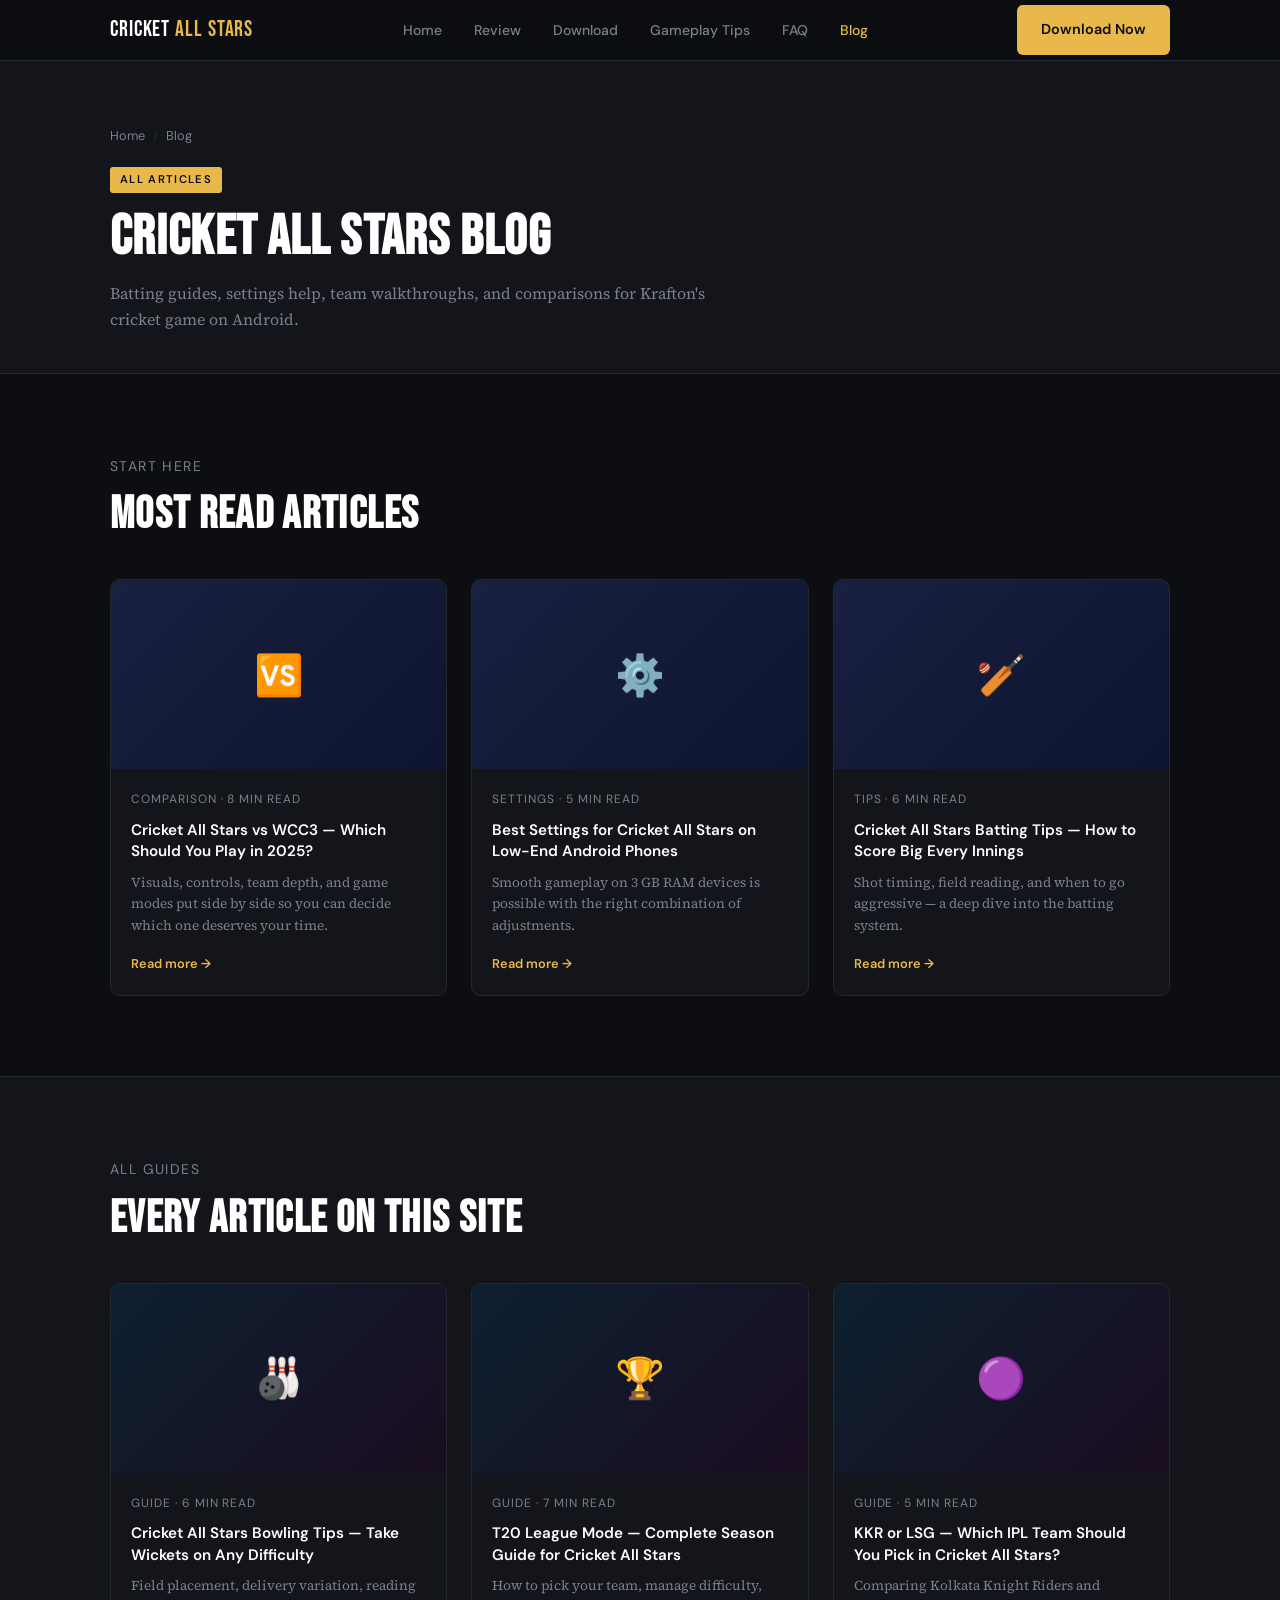
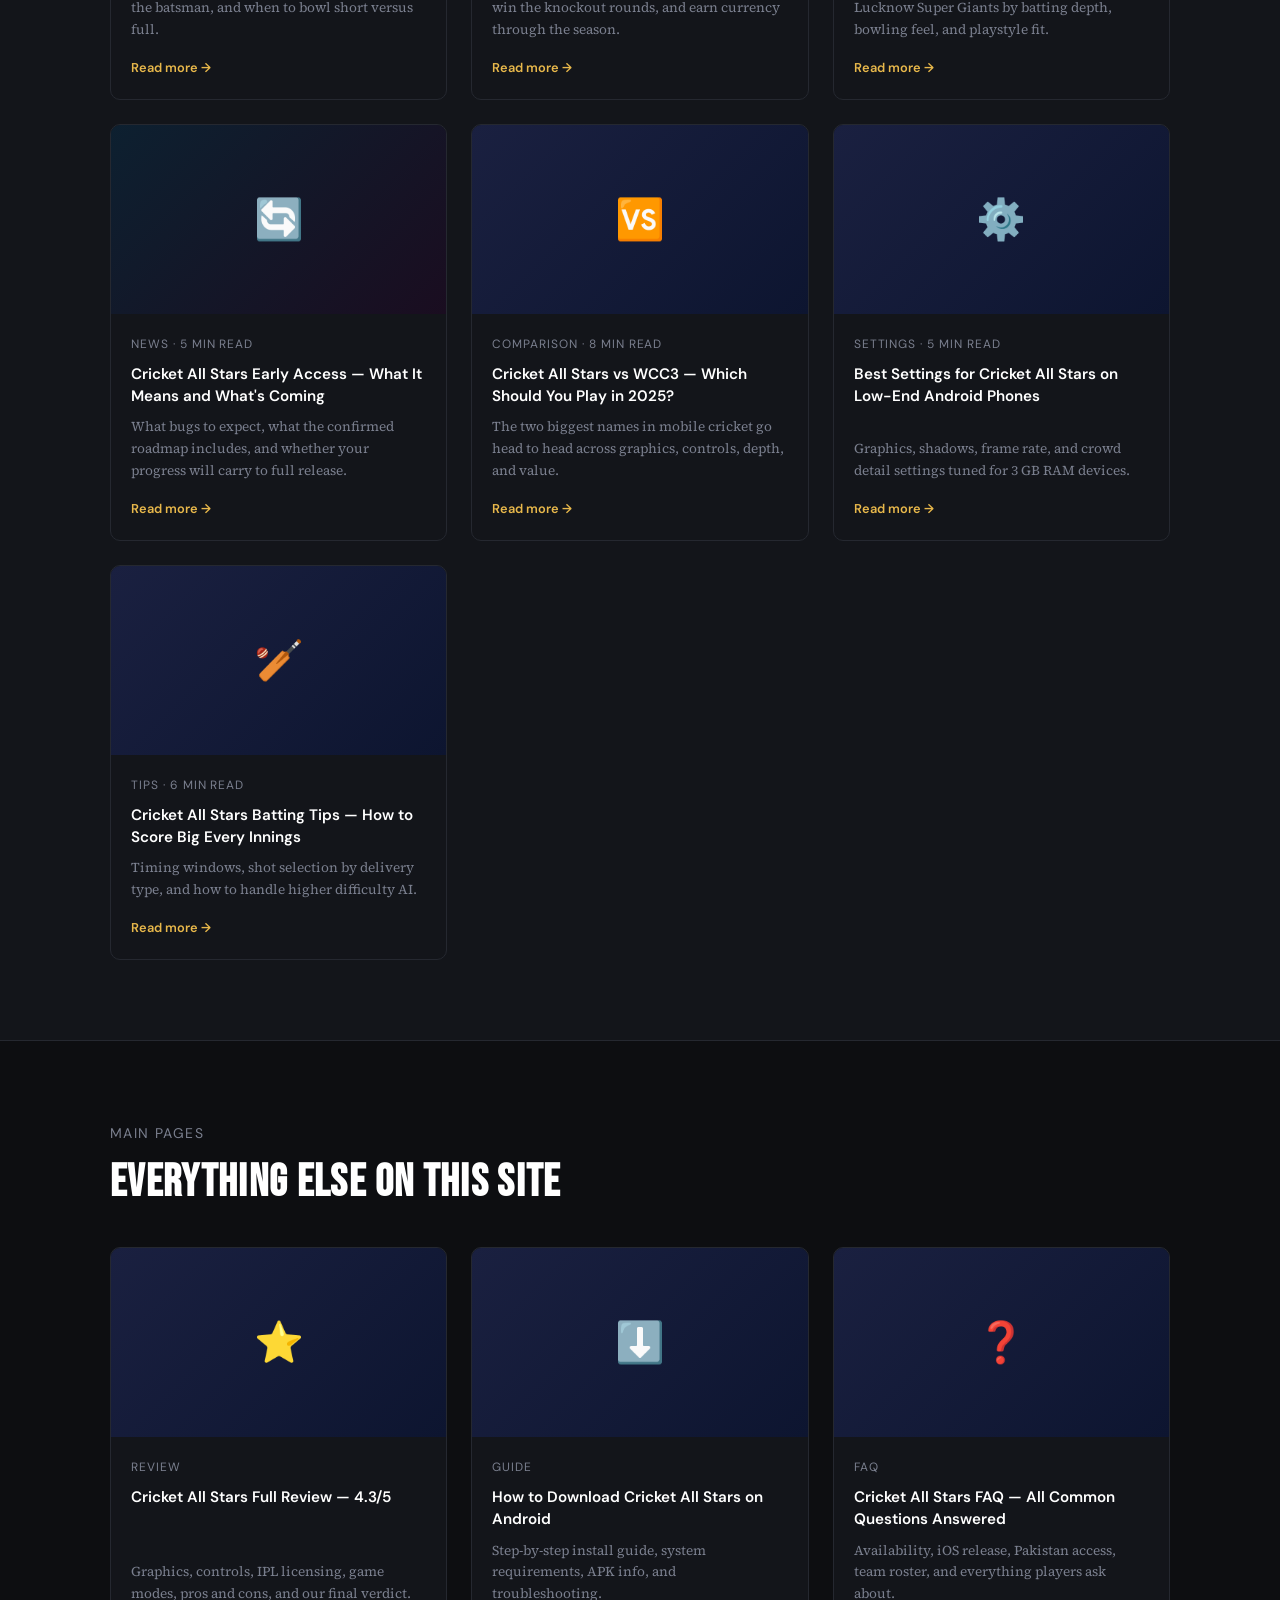
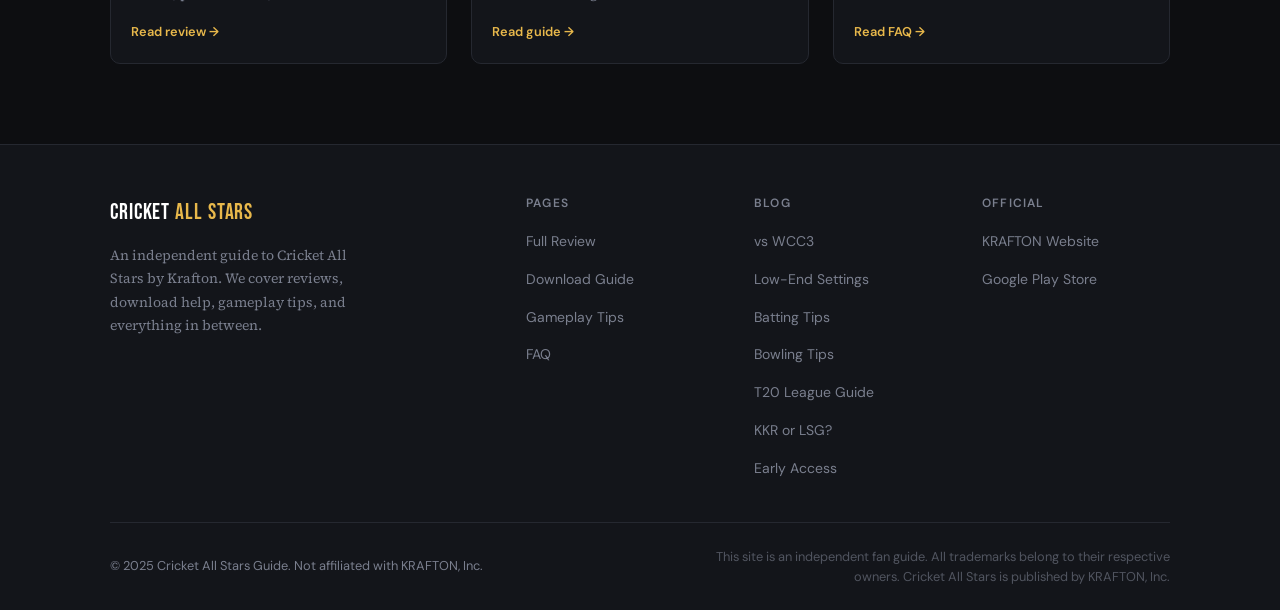
==== blog.html @ ff6c26e5 "initial" ====
<!DOCTYPE html>
<html lang="en">
<head>
  <meta charset="UTF-8">
  <meta name="viewport" content="width=device-width, initial-scale=1.0">
  <title>Cricket All Stars Blog — Guides, Tips, and Comparisons</title>
  <meta name="description" content="The Cricket All Stars blog covers batting tips, bowling strategy, settings guides, team comparisons, and everything you need to get more out of Krafton's cricket game on Android.">
  <link rel="canonical" href="https://yourusername.github.io/cricket-all-stars/blog.html">
  <meta property="og:title" content="Cricket All Stars Blog — Guides, Tips, and Comparisons">
  <meta property="og:description" content="Batting guides, settings help, team comparisons, and game mode walkthroughs for Cricket All Stars by Krafton.">
  <meta property="og:type" content="website">
  <meta property="og:url" content="https://yourusername.github.io/cricket-all-stars/blog.html">
  <link rel="stylesheet" href="assets/css/style.css">
  <script type="application/ld+json">
  {
    "@context": "https://schema.org",
    "@type": "Blog",
    "name": "Cricket All Stars Blog",
    "url": "https://yourusername.github.io/cricket-all-stars/blog.html",
    "description": "Guides, tips, comparisons, and game mode walkthroughs for Cricket All Stars by KRAFTON.",
    "publisher": {
      "@type": "Organization",
      "name": "Cricket All Stars Guide"
    }
  }
  </script>
</head>
<body>

<nav class="site-nav">
  <div class="nav-inner">
    <a href="index.html" class="nav-logo">Cricket <span>All Stars</span></a>
    <ul class="nav-links">
      <li><a href="index.html">Home</a></li>
      <li><a href="review.html">Review</a></li>
      <li><a href="download.html">Download</a></li>
      <li><a href="gameplay.html">Gameplay Tips</a></li>
      <li><a href="faq.html">FAQ</a></li>
      <li><a href="blog.html" class="active">Blog</a></li>
    </ul>
    <a href="download.html" class="btn btn-primary nav-cta">Download Now</a>
    <button class="nav-toggle" aria-label="Toggle navigation">
      <span></span><span></span><span></span>
    </button>
  </div>
</nav>

<div class="page-hero">
  <div class="container">
    <nav class="breadcrumb"><a href="index.html">Home</a><span>/</span>Blog</nav>
    <span class="tag" style="margin-bottom:1rem; display:inline-block;">All Articles</span>
    <h1>Cricket All Stars Blog</h1>
    <p>Batting guides, settings help, team walkthroughs, and comparisons for Krafton's cricket game on Android.</p>
  </div>
</div>

<!-- FEATURED POST -->
<section class="section">
  <div class="container">
    <p class="section-sub">Start Here</p>
    <h2 class="section-heading">Most Read Articles</h2>
    <div class="blog-grid" style="margin-top: 2.5rem;">

      <div class="blog-card">
        <div class="blog-thumb" style="background: linear-gradient(135deg,#1a2040,#0d1530);">🆚</div>
        <div class="blog-body">
          <div class="blog-meta">Comparison · 8 min read</div>
          <h3>Cricket All Stars vs WCC3 — Which Should You Play in 2025?</h3>
          <p>Visuals, controls, team depth, and game modes put side by side so you can decide which one deserves your time.</p>
          <a href="blog/cricket-all-stars-vs-wcc3.html" class="blog-link">Read more →</a>
        </div>
      </div>

      <div class="blog-card">
        <div class="blog-thumb" style="background: linear-gradient(135deg,#1a2040,#0d1530);">⚙️</div>
        <div class="blog-body">
          <div class="blog-meta">Settings · 5 min read</div>
          <h3>Best Settings for Cricket All Stars on Low-End Android Phones</h3>
          <p>Smooth gameplay on 3 GB RAM devices is possible with the right combination of adjustments.</p>
          <a href="blog/cricket-all-stars-settings-low-end-android.html" class="blog-link">Read more →</a>
        </div>
      </div>

      <div class="blog-card">
        <div class="blog-thumb" style="background: linear-gradient(135deg,#1a2040,#0d1530);">🏏</div>
        <div class="blog-body">
          <div class="blog-meta">Tips · 6 min read</div>
          <h3>Cricket All Stars Batting Tips — How to Score Big Every Innings</h3>
          <p>Shot timing, field reading, and when to go aggressive — a deep dive into the batting system.</p>
          <a href="blog/cricket-all-stars-batting-tips.html" class="blog-link">Read more →</a>
        </div>
      </div>

    </div>
  </div>
</section>

<!-- ALL ARTICLES -->
<section class="section" style="background: var(--bg2); border-top: 1px solid var(--border); border-bottom: 1px solid var(--border);">
  <div class="container">
    <p class="section-sub">All Guides</p>
    <h2 class="section-heading">Every Article on This Site</h2>
    <div class="blog-grid" style="margin-top: 2.5rem;">

      <div class="blog-card">
        <div class="blog-thumb" style="background: linear-gradient(135deg,#0d2030,#1a0d20);">🎳</div>
        <div class="blog-body">
          <div class="blog-meta">Guide · 6 min read</div>
          <h3>Cricket All Stars Bowling Tips — Take Wickets on Any Difficulty</h3>
          <p>Field placement, delivery variation, reading the batsman, and when to bowl short versus full.</p>
          <a href="blog/cricket-all-stars-bowling-tips.html" class="blog-link">Read more →</a>
        </div>
      </div>

      <div class="blog-card">
        <div class="blog-thumb" style="background: linear-gradient(135deg,#0d2030,#1a0d20);">🏆</div>
        <div class="blog-body">
          <div class="blog-meta">Guide · 7 min read</div>
          <h3>T20 League Mode — Complete Season Guide for Cricket All Stars</h3>
          <p>How to pick your team, manage difficulty, win the knockout rounds, and earn currency through the season.</p>
          <a href="blog/cricket-all-stars-t20-league-guide.html" class="blog-link">Read more →</a>
        </div>
      </div>

      <div class="blog-card">
        <div class="blog-thumb" style="background: linear-gradient(135deg,#0d2030,#1a0d20);">🟣</div>
        <div class="blog-body">
          <div class="blog-meta">Guide · 5 min read</div>
          <h3>KKR or LSG — Which IPL Team Should You Pick in Cricket All Stars?</h3>
          <p>Comparing Kolkata Knight Riders and Lucknow Super Giants by batting depth, bowling feel, and playstyle fit.</p>
          <a href="blog/cricket-all-stars-kkr-or-lsg.html" class="blog-link">Read more →</a>
        </div>
      </div>

      <div class="blog-card">
        <div class="blog-thumb" style="background: linear-gradient(135deg,#0d2030,#1a0d20);">🔄</div>
        <div class="blog-body">
          <div class="blog-meta">News · 5 min read</div>
          <h3>Cricket All Stars Early Access — What It Means and What's Coming</h3>
          <p>What bugs to expect, what the confirmed roadmap includes, and whether your progress will carry to full release.</p>
          <a href="blog/cricket-all-stars-early-access-what-to-expect.html" class="blog-link">Read more →</a>
        </div>
      </div>

      <div class="blog-card">
        <div class="blog-thumb" style="background: linear-gradient(135deg,#1a2040,#0d1530);">🆚</div>
        <div class="blog-body">
          <div class="blog-meta">Comparison · 8 min read</div>
          <h3>Cricket All Stars vs WCC3 — Which Should You Play in 2025?</h3>
          <p>The two biggest names in mobile cricket go head to head across graphics, controls, depth, and value.</p>
          <a href="blog/cricket-all-stars-vs-wcc3.html" class="blog-link">Read more →</a>
        </div>
      </div>

      <div class="blog-card">
        <div class="blog-thumb" style="background: linear-gradient(135deg,#1a2040,#0d1530);">⚙️</div>
        <div class="blog-body">
          <div class="blog-meta">Settings · 5 min read</div>
          <h3>Best Settings for Cricket All Stars on Low-End Android Phones</h3>
          <p>Graphics, shadows, frame rate, and crowd detail settings tuned for 3 GB RAM devices.</p>
          <a href="blog/cricket-all-stars-settings-low-end-android.html" class="blog-link">Read more →</a>
        </div>
      </div>

      <div class="blog-card">
        <div class="blog-thumb" style="background: linear-gradient(135deg,#1a2040,#0d1530);">🏏</div>
        <div class="blog-body">
          <div class="blog-meta">Tips · 6 min read</div>
          <h3>Cricket All Stars Batting Tips — How to Score Big Every Innings</h3>
          <p>Timing windows, shot selection by delivery type, and how to handle higher difficulty AI.</p>
          <a href="blog/cricket-all-stars-batting-tips.html" class="blog-link">Read more →</a>
        </div>
      </div>

    </div>
  </div>
</section>

<!-- SITE PAGES PROMO -->
<section class="section">
  <div class="container">
    <p class="section-sub">Main Pages</p>
    <h2 class="section-heading">Everything Else on This Site</h2>
    <div class="blog-grid" style="margin-top: 2.5rem;">
      <div class="blog-card">
        <div class="blog-thumb" style="background: linear-gradient(135deg,#1a2040,#0d1530);">⭐</div>
        <div class="blog-body">
          <div class="blog-meta">Review</div>
          <h3>Cricket All Stars Full Review — 4.3/5</h3>
          <p>Graphics, controls, IPL licensing, game modes, pros and cons, and our final verdict.</p>
          <a href="review.html" class="blog-link">Read review →</a>
        </div>
      </div>
      <div class="blog-card">
        <div class="blog-thumb" style="background: linear-gradient(135deg,#1a2040,#0d1530);">⬇️</div>
        <div class="blog-body">
          <div class="blog-meta">Guide</div>
          <h3>How to Download Cricket All Stars on Android</h3>
          <p>Step-by-step install guide, system requirements, APK info, and troubleshooting.</p>
          <a href="download.html" class="blog-link">Read guide →</a>
        </div>
      </div>
      <div class="blog-card">
        <div class="blog-thumb" style="background: linear-gradient(135deg,#1a2040,#0d1530);">❓</div>
        <div class="blog-body">
          <div class="blog-meta">FAQ</div>
          <h3>Cricket All Stars FAQ — All Common Questions Answered</h3>
          <p>Availability, iOS release, Pakistan access, team roster, and everything players ask about.</p>
          <a href="faq.html" class="blog-link">Read FAQ →</a>
        </div>
      </div>
    </div>
  </div>
</section>

<footer class="site-footer">
  <div class="container">
    <div class="footer-grid">
      <div class="footer-brand">
        <a href="index.html" class="nav-logo">Cricket <span>All Stars</span></a>
        <p>An independent guide to Cricket All Stars by Krafton. We cover reviews, download help, gameplay tips, and everything in between.</p>
      </div>
      <div class="footer-col">
        <h4>Pages</h4>
        <ul>
          <li><a href="review.html">Full Review</a></li>
          <li><a href="download.html">Download Guide</a></li>
          <li><a href="gameplay.html">Gameplay Tips</a></li>
          <li><a href="faq.html">FAQ</a></li>
        </ul>
      </div>
      <div class="footer-col">
        <h4>Blog</h4>
        <ul>
          <li><a href="blog/cricket-all-stars-vs-wcc3.html">vs WCC3</a></li>
          <li><a href="blog/cricket-all-stars-settings-low-end-android.html">Low-End Settings</a></li>
          <li><a href="blog/cricket-all-stars-batting-tips.html">Batting Tips</a></li>
          <li><a href="blog/cricket-all-stars-bowling-tips.html">Bowling Tips</a></li>
          <li><a href="blog/cricket-all-stars-t20-league-guide.html">T20 League Guide</a></li>
          <li><a href="blog/cricket-all-stars-kkr-or-lsg.html">KKR or LSG?</a></li>
          <li><a href="blog/cricket-all-stars-early-access-what-to-expect.html">Early Access</a></li>
        </ul>
      </div>
      <div class="footer-col">
        <h4>Official</h4>
        <ul>
          <li><a href="https://www.krafton.com" target="_blank" rel="noopener">KRAFTON Website</a></li>
          <li><a href="https://play.google.com/store/apps/details?id=com.krafton.cricketallstars" target="_blank" rel="noopener noreferrer">Google Play Store</a></li>
        </ul>
      </div>
    </div>
    <div class="footer-bottom">
      <p>© 2025 Cricket All Stars Guide. Not affiliated with KRAFTON, Inc.</p>
      <p class="footer-disclaimer">This site is an independent fan guide. All trademarks belong to their respective owners. Cricket All Stars is published by KRAFTON, Inc.</p>
    </div>
  </div>
</footer>

<script src="assets/js/main.js"></script>
</body>
</html>
---- assets/css/style.css ----
/* =========================================
   Cricket All Stars — Site Stylesheet
   Aesthetic: Editorial Sports Magazine
   Dark base, gold accents, sharp type
   ========================================= */

@import url('https://fonts.googleapis.com/css2?family=Bebas+Neue&family=Source+Serif+4:ital,wght@0,300;0,400;0,600;0,700;1,400&family=DM+Sans:wght@400;500;600&display=swap');

:root {
  --bg:        #0d0e11;
  --bg2:       #13151a;
  --bg3:       #1b1e26;
  --border:    #252830;
  --gold:      #e8b84b;
  --gold-dim:  #a07c28;
  --green:     #2dcc6f;
  --red:       #e84b4b;
  --text:      #e8e9ed;
  --muted:     #7a7f8e;
  --white:     #ffffff;
  --font-display: 'Bebas Neue', sans-serif;
  --font-body:    'Source Serif 4', Georgia, serif;
  --font-ui:      'DM Sans', sans-serif;
  --radius:    6px;
  --max:       1100px;
  --transition: 0.2s ease;
}

*, *::before, *::after { box-sizing: border-box; margin: 0; padding: 0; }

html { scroll-behavior: smooth; font-size: 16px; }

body {
  background: var(--bg);
  color: var(--text);
  font-family: var(--font-body);
  font-size: 1.0625rem;
  line-height: 1.75;
  -webkit-font-smoothing: antialiased;
}

a { color: var(--gold); text-decoration: none; transition: color var(--transition); }
a:hover { color: var(--white); }

img { max-width: 100%; display: block; }

/* ---- UTILITY ---- */
.container { max-width: var(--max); margin: 0 auto; padding: 0 1.25rem; }
.tag {
  display: inline-block;
  font-family: var(--font-ui);
  font-size: 0.7rem;
  font-weight: 600;
  letter-spacing: 0.12em;
  text-transform: uppercase;
  padding: 3px 10px;
  border-radius: 3px;
  background: var(--gold);
  color: var(--bg);
}
.tag.green { background: var(--green); }
.tag.red   { background: var(--red); }
.tag.muted { background: var(--bg3); color: var(--muted); }

.section { padding: 5rem 0; }
.section-sm { padding: 3rem 0; }
.divider { border: none; border-top: 1px solid var(--border); margin: 3rem 0; }

/* ---- NAV ---- */
.site-nav {
  position: sticky;
  top: 0;
  z-index: 100;
  background: rgba(13,14,17,0.97);
  backdrop-filter: blur(8px);
  border-bottom: 1px solid var(--border);
}
.nav-inner {
  display: flex;
  align-items: center;
  justify-content: space-between;
  height: 60px;
  max-width: var(--max);
  margin: 0 auto;
  padding: 0 1.25rem;
}
.nav-logo {
  font-family: var(--font-display);
  font-size: 1.4rem;
  color: var(--white);
  letter-spacing: 0.04em;
}
.nav-logo span { color: var(--gold); }
.nav-links {
  display: flex;
  gap: 2rem;
  list-style: none;
}
.nav-links a {
  font-family: var(--font-ui);
  font-size: 0.875rem;
  font-weight: 500;
  color: var(--muted);
  transition: color var(--transition);
}
.nav-links a:hover,
.nav-links a.active { color: var(--gold); }
.nav-cta {
  font-family: var(--font-ui);
  font-size: 0.85rem;
  font-weight: 600;
  background: var(--gold);
  color: var(--bg) !important;
  padding: 8px 18px;
  border-radius: var(--radius);
  transition: background var(--transition), transform var(--transition);
}
.nav-cta:hover { background: var(--white); transform: translateY(-1px); }

.nav-toggle {
  display: none;
  background: none;
  border: none;
  cursor: pointer;
  flex-direction: column;
  gap: 5px;
  padding: 4px;
}
.nav-toggle span {
  display: block;
  width: 22px;
  height: 2px;
  background: var(--text);
  border-radius: 2px;
  transition: all 0.3s;
}

/* ---- HERO ---- */
.hero {
  position: relative;
  background: var(--bg);
  overflow: hidden;
  padding: 5rem 0 4rem;
  border-bottom: 1px solid var(--border);
}
.hero::before {
  content: '';
  position: absolute;
  inset: 0;
  background: radial-gradient(ellipse 70% 60% at 60% 40%, rgba(232,184,75,0.07) 0%, transparent 70%);
  pointer-events: none;
}
.hero-grid {
  display: grid;
  grid-template-columns: 1fr 1fr;
  gap: 3rem;
  align-items: center;
}
.hero-eyebrow {
  font-family: var(--font-ui);
  font-size: 0.75rem;
  font-weight: 600;
  letter-spacing: 0.15em;
  text-transform: uppercase;
  color: var(--gold);
  margin-bottom: 1rem;
}
.hero h1 {
  font-family: var(--font-display);
  font-size: clamp(2.8rem, 6vw, 5rem);
  line-height: 0.95;
  letter-spacing: 0.02em;
  color: var(--white);
  margin-bottom: 1.25rem;
}
.hero h1 em {
  font-style: normal;
  color: var(--gold);
}
.hero-desc {
  font-size: 1.05rem;
  color: var(--muted);
  max-width: 460px;
  margin-bottom: 2rem;
  line-height: 1.7;
}
.hero-actions { display: flex; gap: 1rem; flex-wrap: wrap; }
.btn {
  display: inline-flex;
  align-items: center;
  gap: 0.5rem;
  font-family: var(--font-ui);
  font-size: 0.9rem;
  font-weight: 600;
  padding: 12px 24px;
  border-radius: var(--radius);
  transition: all var(--transition);
  cursor: pointer;
  border: none;
}
.btn-primary {
  background: var(--gold);
  color: var(--bg);
}
.btn-primary:hover { background: var(--white); color: var(--bg); transform: translateY(-2px); }
.btn-outline {
  background: transparent;
  color: var(--text);
  border: 1px solid var(--border);
}
.btn-outline:hover { border-color: var(--gold); color: var(--gold); }

.hero-visual {
  position: relative;
}
.hero-card {
  background: var(--bg3);
  border: 1px solid var(--border);
  border-radius: 12px;
  overflow: hidden;
  position: relative;
}
.hero-card-img {
  width: 100%;
  aspect-ratio: 16/10;
  background: linear-gradient(135deg, #1a2040 0%, #0d1530 50%, #1a0d20 100%);
  display: flex;
  align-items: center;
  justify-content: center;
  font-family: var(--font-display);
  font-size: 5rem;
  color: rgba(232,184,75,0.15);
  letter-spacing: 0.05em;
  user-select: none;
}
.hero-card-meta {
  padding: 1rem 1.25rem;
  display: flex;
  align-items: center;
  justify-content: space-between;
  border-top: 1px solid var(--border);
}
.hero-card-meta span {
  font-family: var(--font-ui);
  font-size: 0.8rem;
  color: var(--muted);
}
.rating-stars { color: var(--gold); font-size: 0.9rem; }

/* stat strip */
.stat-strip {
  background: var(--bg2);
  border-top: 1px solid var(--border);
  border-bottom: 1px solid var(--border);
  padding: 1.5rem 0;
}
.stat-grid {
  display: grid;
  grid-template-columns: repeat(4, 1fr);
  gap: 1rem;
  text-align: center;
}
.stat-item {}
.stat-number {
  font-family: var(--font-display);
  font-size: 2rem;
  color: var(--gold);
  letter-spacing: 0.03em;
  line-height: 1;
}
.stat-label {
  font-family: var(--font-ui);
  font-size: 0.75rem;
  color: var(--muted);
  text-transform: uppercase;
  letter-spacing: 0.1em;
  margin-top: 4px;
}

/* ---- SECTION HEADINGS ---- */
.section-heading {
  font-family: var(--font-display);
  font-size: clamp(1.8rem, 4vw, 2.8rem);
  color: var(--white);
  letter-spacing: 0.03em;
  line-height: 1.1;
  margin-bottom: 0.5rem;
}
.section-sub {
  font-family: var(--font-ui);
  font-size: 0.875rem;
  color: var(--muted);
  text-transform: uppercase;
  letter-spacing: 0.1em;
  margin-bottom: 0.75rem;
}

/* ---- FEATURES GRID ---- */
.features-grid {
  display: grid;
  grid-template-columns: repeat(3, 1fr);
  gap: 1.5rem;
  margin-top: 2.5rem;
}
.feature-card {
  background: var(--bg2);
  border: 1px solid var(--border);
  border-radius: 10px;
  padding: 1.75rem;
  transition: border-color var(--transition), transform var(--transition);
}
.feature-card:hover {
  border-color: var(--gold-dim);
  transform: translateY(-3px);
}
.feature-icon {
  font-size: 2rem;
  margin-bottom: 1rem;
}
.feature-card h3 {
  font-family: var(--font-ui);
  font-size: 1rem;
  font-weight: 600;
  color: var(--white);
  margin-bottom: 0.5rem;
}
.feature-card p {
  font-size: 0.9rem;
  color: var(--muted);
  line-height: 1.65;
}

/* ---- GAME MODES ---- */
.modes-list { display: flex; flex-direction: column; gap: 1rem; margin-top: 2rem; }
.mode-item {
  display: flex;
  align-items: flex-start;
  gap: 1.25rem;
  background: var(--bg2);
  border: 1px solid var(--border);
  border-radius: 8px;
  padding: 1.25rem 1.5rem;
  transition: border-color var(--transition);
}
.mode-item:hover { border-color: var(--gold-dim); }
.mode-num {
  font-family: var(--font-display);
  font-size: 1.8rem;
  color: var(--gold);
  line-height: 1;
  min-width: 2rem;
}
.mode-item h3 {
  font-family: var(--font-ui);
  font-weight: 600;
  font-size: 0.95rem;
  color: var(--white);
  margin-bottom: 0.25rem;
}
.mode-item p {
  font-size: 0.875rem;
  color: var(--muted);
  line-height: 1.6;
}

/* ---- TEAMS ---- */
.teams-grid {
  display: grid;
  grid-template-columns: repeat(2, 1fr);
  gap: 1.25rem;
  margin-top: 2rem;
}
.team-card {
  background: var(--bg2);
  border: 1px solid var(--border);
  border-radius: 10px;
  padding: 1.75rem;
  display: flex;
  gap: 1.25rem;
  align-items: center;
}
.team-badge {
  width: 56px;
  height: 56px;
  border-radius: 50%;
  display: flex;
  align-items: center;
  justify-content: center;
  font-size: 1.5rem;
  flex-shrink: 0;
}
.team-badge.kkr { background: rgba(100,50,200,0.2); border: 2px solid rgba(100,50,200,0.4); }
.team-badge.lsg { background: rgba(0,180,100,0.2); border: 2px solid rgba(0,180,100,0.4); }
.team-card h3 {
  font-family: var(--font-ui);
  font-weight: 600;
  color: var(--white);
  margin-bottom: 0.2rem;
}
.team-card p { font-size: 0.85rem; color: var(--muted); }

/* ---- DOWNLOAD STEPS ---- */
.steps { display: flex; flex-direction: column; gap: 1.25rem; margin-top: 2rem; }
.step {
  display: flex;
  gap: 1.25rem;
  align-items: flex-start;
  background: var(--bg2);
  border: 1px solid var(--border);
  border-radius: 8px;
  padding: 1.25rem 1.5rem;
}
.step-num {
  width: 36px;
  height: 36px;
  border-radius: 50%;
  background: var(--gold);
  color: var(--bg);
  font-family: var(--font-display);
  font-size: 1.1rem;
  display: flex;
  align-items: center;
  justify-content: center;
  flex-shrink: 0;
}
.step h3 {
  font-family: var(--font-ui);
  font-weight: 600;
  font-size: 0.95rem;
  color: var(--white);
  margin-bottom: 0.2rem;
}
.step p { font-size: 0.875rem; color: var(--muted); line-height: 1.6; }

/* ---- REQUIREMENTS TABLE ---- */
.req-table {
  width: 100%;
  border-collapse: collapse;
  margin-top: 1.5rem;
  font-family: var(--font-ui);
  font-size: 0.9rem;
}
.req-table th {
  text-align: left;
  padding: 0.75rem 1rem;
  background: var(--bg3);
  color: var(--muted);
  font-size: 0.75rem;
  text-transform: uppercase;
  letter-spacing: 0.1em;
  font-weight: 600;
}
.req-table td {
  padding: 0.85rem 1rem;
  border-bottom: 1px solid var(--border);
  color: var(--text);
}
.req-table tr:last-child td { border-bottom: none; }
.req-table td:first-child { color: var(--muted); }
.req-table tr:hover td { background: rgba(232,184,75,0.03); }

/* ---- PROS CONS ---- */
.pros-cons {
  display: grid;
  grid-template-columns: 1fr 1fr;
  gap: 1.5rem;
  margin-top: 2rem;
}
.pros-box, .cons-box {
  background: var(--bg2);
  border: 1px solid var(--border);
  border-radius: 10px;
  padding: 1.5rem;
}
.pros-box { border-top: 3px solid var(--green); }
.cons-box { border-top: 3px solid var(--red); }
.pros-box h3 { color: var(--green); font-family: var(--font-ui); font-weight: 600; margin-bottom: 1rem; }
.cons-box h3 { color: var(--red); font-family: var(--font-ui); font-weight: 600; margin-bottom: 1rem; }
.pros-cons ul { list-style: none; display: flex; flex-direction: column; gap: 0.6rem; }
.pros-cons li {
  font-size: 0.9rem;
  color: var(--muted);
  display: flex;
  gap: 0.6rem;
  align-items: flex-start;
}
.pros-cons li::before { flex-shrink: 0; margin-top: 0.1rem; }
.pros-box li::before { content: '✓'; color: var(--green); }
.cons-box li::before { content: '✗'; color: var(--red); }

/* ---- FAQ ---- */
.faq-list { display: flex; flex-direction: column; gap: 0; margin-top: 2rem; border: 1px solid var(--border); border-radius: 10px; overflow: hidden; }
.faq-item { border-bottom: 1px solid var(--border); }
.faq-item:last-child { border-bottom: none; }
.faq-question {
  width: 100%;
  background: none;
  border: none;
  color: var(--white);
  font-family: var(--font-ui);
  font-size: 0.95rem;
  font-weight: 600;
  text-align: left;
  padding: 1.25rem 1.5rem;
  cursor: pointer;
  display: flex;
  justify-content: space-between;
  align-items: center;
  gap: 1rem;
  transition: background var(--transition);
}
.faq-question:hover { background: var(--bg3); }
.faq-icon {
  flex-shrink: 0;
  font-size: 1.2rem;
  color: var(--gold);
  transition: transform 0.3s;
}
.faq-answer {
  display: none;
  padding: 0 1.5rem 1.25rem;
  font-size: 0.9rem;
  color: var(--muted);
  line-height: 1.7;
}
.faq-item.open .faq-answer { display: block; }
.faq-item.open .faq-icon { transform: rotate(45deg); }
.faq-item.open .faq-question { background: var(--bg3); }

/* ---- BLOG CARDS ---- */
.blog-grid {
  display: grid;
  grid-template-columns: repeat(3, 1fr);
  gap: 1.5rem;
  margin-top: 2.5rem;
}
.blog-card {
  background: var(--bg2);
  border: 1px solid var(--border);
  border-radius: 10px;
  overflow: hidden;
  transition: border-color var(--transition), transform var(--transition);
  display: flex;
  flex-direction: column;
}
.blog-card:hover { border-color: var(--gold-dim); transform: translateY(-3px); }
.blog-thumb {
  aspect-ratio: 16/9;
  background: linear-gradient(135deg, #1a2040, #0d1530);
  display: flex;
  align-items: center;
  justify-content: center;
  font-size: 2.5rem;
}
.blog-body { padding: 1.25rem; flex: 1; display: flex; flex-direction: column; }
.blog-meta {
  font-family: var(--font-ui);
  font-size: 0.75rem;
  color: var(--muted);
  margin-bottom: 0.6rem;
  text-transform: uppercase;
  letter-spacing: 0.08em;
}
.blog-card h3 {
  font-family: var(--font-ui);
  font-weight: 600;
  font-size: 0.95rem;
  color: var(--white);
  line-height: 1.4;
  margin-bottom: 0.6rem;
  flex: 1;
}
.blog-card p { font-size: 0.85rem; color: var(--muted); line-height: 1.6; margin-bottom: 1rem; }
.blog-link {
  font-family: var(--font-ui);
  font-size: 0.8rem;
  font-weight: 600;
  color: var(--gold);
  display: inline-flex;
  align-items: center;
  gap: 4px;
}
.blog-link:hover { color: var(--white); }

/* ---- VERDICT BOX ---- */
.verdict-box {
  background: var(--bg2);
  border: 1px solid var(--border);
  border-left: 4px solid var(--gold);
  border-radius: 0 10px 10px 0;
  padding: 2rem;
  margin: 2rem 0;
}
.verdict-box h3 {
  font-family: var(--font-display);
  font-size: 1.4rem;
  color: var(--gold);
  margin-bottom: 0.75rem;
}
.verdict-box p { color: var(--muted); font-size: 0.95rem; line-height: 1.7; }

/* ---- SCORE BAR ---- */
.score-bars { display: flex; flex-direction: column; gap: 0.75rem; margin: 1.5rem 0; }
.score-row { display: flex; align-items: center; gap: 1rem; font-family: var(--font-ui); font-size: 0.85rem; }
.score-label { width: 120px; color: var(--muted); flex-shrink: 0; }
.score-track { flex: 1; background: var(--bg3); border-radius: 999px; height: 6px; overflow: hidden; }
.score-fill { height: 100%; background: var(--gold); border-radius: 999px; }
.score-val { width: 2.5rem; text-align: right; color: var(--white); font-weight: 600; }

/* ---- ARTICLE BODY ---- */
.article-body h2 {
  font-family: var(--font-display);
  font-size: 1.8rem;
  color: var(--white);
  margin: 2.5rem 0 1rem;
  letter-spacing: 0.02em;
}
.article-body h3 {
  font-family: var(--font-ui);
  font-size: 1.1rem;
  font-weight: 600;
  color: var(--white);
  margin: 1.75rem 0 0.75rem;
}
.article-body p { color: var(--muted); margin-bottom: 1.25rem; font-size: 0.97rem; line-height: 1.8; }
.article-body ul, .article-body ol {
  color: var(--muted);
  padding-left: 1.5rem;
  margin-bottom: 1.25rem;
  font-size: 0.95rem;
  line-height: 1.8;
}
.article-body li { margin-bottom: 0.4rem; }
.article-body strong { color: var(--text); font-weight: 600; }
.article-body a { color: var(--gold); }
.article-body a:hover { color: var(--white); }

.article-layout {
  display: grid;
  grid-template-columns: 1fr 300px;
  gap: 3rem;
  align-items: start;
}
.article-sidebar { position: sticky; top: 80px; }
.sidebar-box {
  background: var(--bg2);
  border: 1px solid var(--border);
  border-radius: 10px;
  padding: 1.5rem;
  margin-bottom: 1.5rem;
}
.sidebar-box h4 {
  font-family: var(--font-ui);
  font-size: 0.75rem;
  font-weight: 600;
  text-transform: uppercase;
  letter-spacing: 0.1em;
  color: var(--muted);
  margin-bottom: 1rem;
}
.toc-list { list-style: none; display: flex; flex-direction: column; gap: 0.5rem; }
.toc-list a {
  font-family: var(--font-ui);
  font-size: 0.85rem;
  color: var(--muted);
  display: block;
  padding: 4px 0;
  border-left: 2px solid transparent;
  padding-left: 0.75rem;
  transition: all var(--transition);
}
.toc-list a:hover { color: var(--gold); border-left-color: var(--gold); }

/* ---- BREADCRUMB ---- */
.breadcrumb {
  font-family: var(--font-ui);
  font-size: 0.8rem;
  color: var(--muted);
  padding: 1rem 0;
  display: flex;
  gap: 0.5rem;
  align-items: center;
}
.breadcrumb a { color: var(--muted); }
.breadcrumb a:hover { color: var(--gold); }
.breadcrumb span { color: var(--border); }

/* ---- PAGE HERO (inner pages) ---- */
.page-hero {
  background: var(--bg2);
  border-bottom: 1px solid var(--border);
  padding: 3rem 0 2.5rem;
}
.page-hero h1 {
  font-family: var(--font-display);
  font-size: clamp(2rem, 5vw, 3.5rem);
  color: var(--white);
  letter-spacing: 0.02em;
  line-height: 1.05;
  margin-bottom: 0.75rem;
}
.page-hero p {
  font-size: 1rem;
  color: var(--muted);
  max-width: 600px;
  line-height: 1.65;
}

/* ---- FOOTER ---- */
.site-footer {
  background: var(--bg2);
  border-top: 1px solid var(--border);
  padding: 3rem 0 1.5rem;
}
.footer-grid {
  display: grid;
  grid-template-columns: 2fr 1fr 1fr 1fr;
  gap: 2.5rem;
  margin-bottom: 2.5rem;
}
.footer-brand p {
  font-size: 0.875rem;
  color: var(--muted);
  margin-top: 0.75rem;
  max-width: 240px;
  line-height: 1.65;
}
.footer-col h4 {
  font-family: var(--font-ui);
  font-size: 0.75rem;
  font-weight: 600;
  text-transform: uppercase;
  letter-spacing: 0.1em;
  color: var(--muted);
  margin-bottom: 0.75rem;
}
.footer-col ul { list-style: none; display: flex; flex-direction: column; gap: 0.5rem; }
.footer-col li a {
  font-family: var(--font-ui);
  font-size: 0.875rem;
  color: var(--muted);
  transition: color var(--transition);
}
.footer-col li a:hover { color: var(--gold); }
.footer-bottom {
  border-top: 1px solid var(--border);
  padding-top: 1.5rem;
  display: flex;
  justify-content: space-between;
  align-items: center;
}
.footer-bottom p {
  font-family: var(--font-ui);
  font-size: 0.8rem;
  color: var(--muted);
}
.footer-disclaimer {
  font-family: var(--font-ui);
  font-size: 0.75rem;
  color: var(--muted);
  opacity: 0.6;
  max-width: 500px;
  text-align: right;
  line-height: 1.5;
}

/* ---- RESPONSIVE ---- */
@media (max-width: 900px) {
  .hero-grid { grid-template-columns: 1fr; }
  .hero-visual { display: none; }
  .features-grid { grid-template-columns: 1fr 1fr; }
  .blog-grid { grid-template-columns: 1fr 1fr; }
  .stat-grid { grid-template-columns: repeat(2, 1fr); }
  .footer-grid { grid-template-columns: 1fr 1fr; }
  .article-layout { grid-template-columns: 1fr; }
  .article-sidebar { position: static; }
  .teams-grid { grid-template-columns: 1fr; }
}

@media (max-width: 600px) {
  .nav-links { display: none; }
  .nav-links.open {
    display: flex;
    flex-direction: column;
    position: absolute;
    top: 60px;
    left: 0;
    right: 0;
    background: var(--bg2);
    border-bottom: 1px solid var(--border);
    padding: 1rem 1.25rem;
    gap: 1rem;
    z-index: 99;
  }
  .nav-toggle { display: flex; }
  .features-grid { grid-template-columns: 1fr; }
  .blog-grid { grid-template-columns: 1fr; }
  .pros-cons { grid-template-columns: 1fr; }
  .footer-grid { grid-template-columns: 1fr; }
  .footer-bottom { flex-direction: column; gap: 1rem; text-align: center; }
  .footer-disclaimer { text-align: center; max-width: 100%; }
}
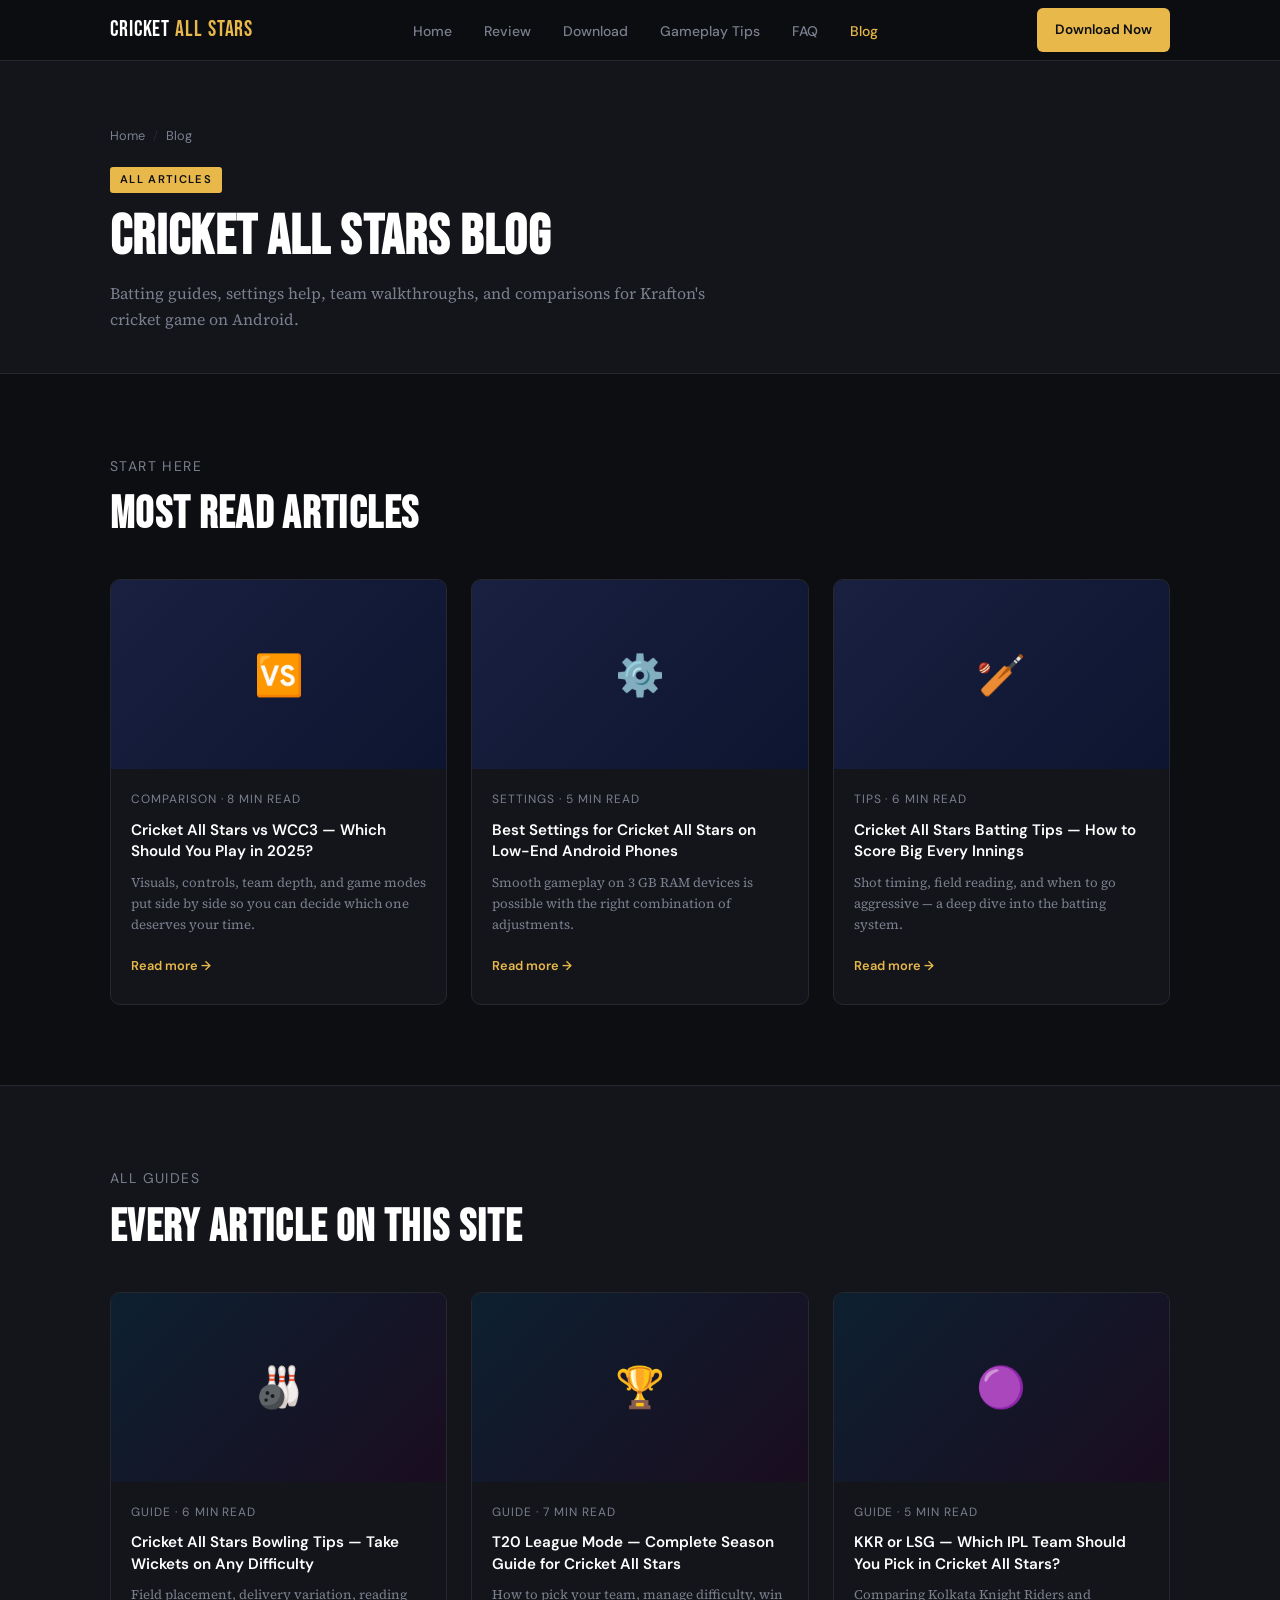
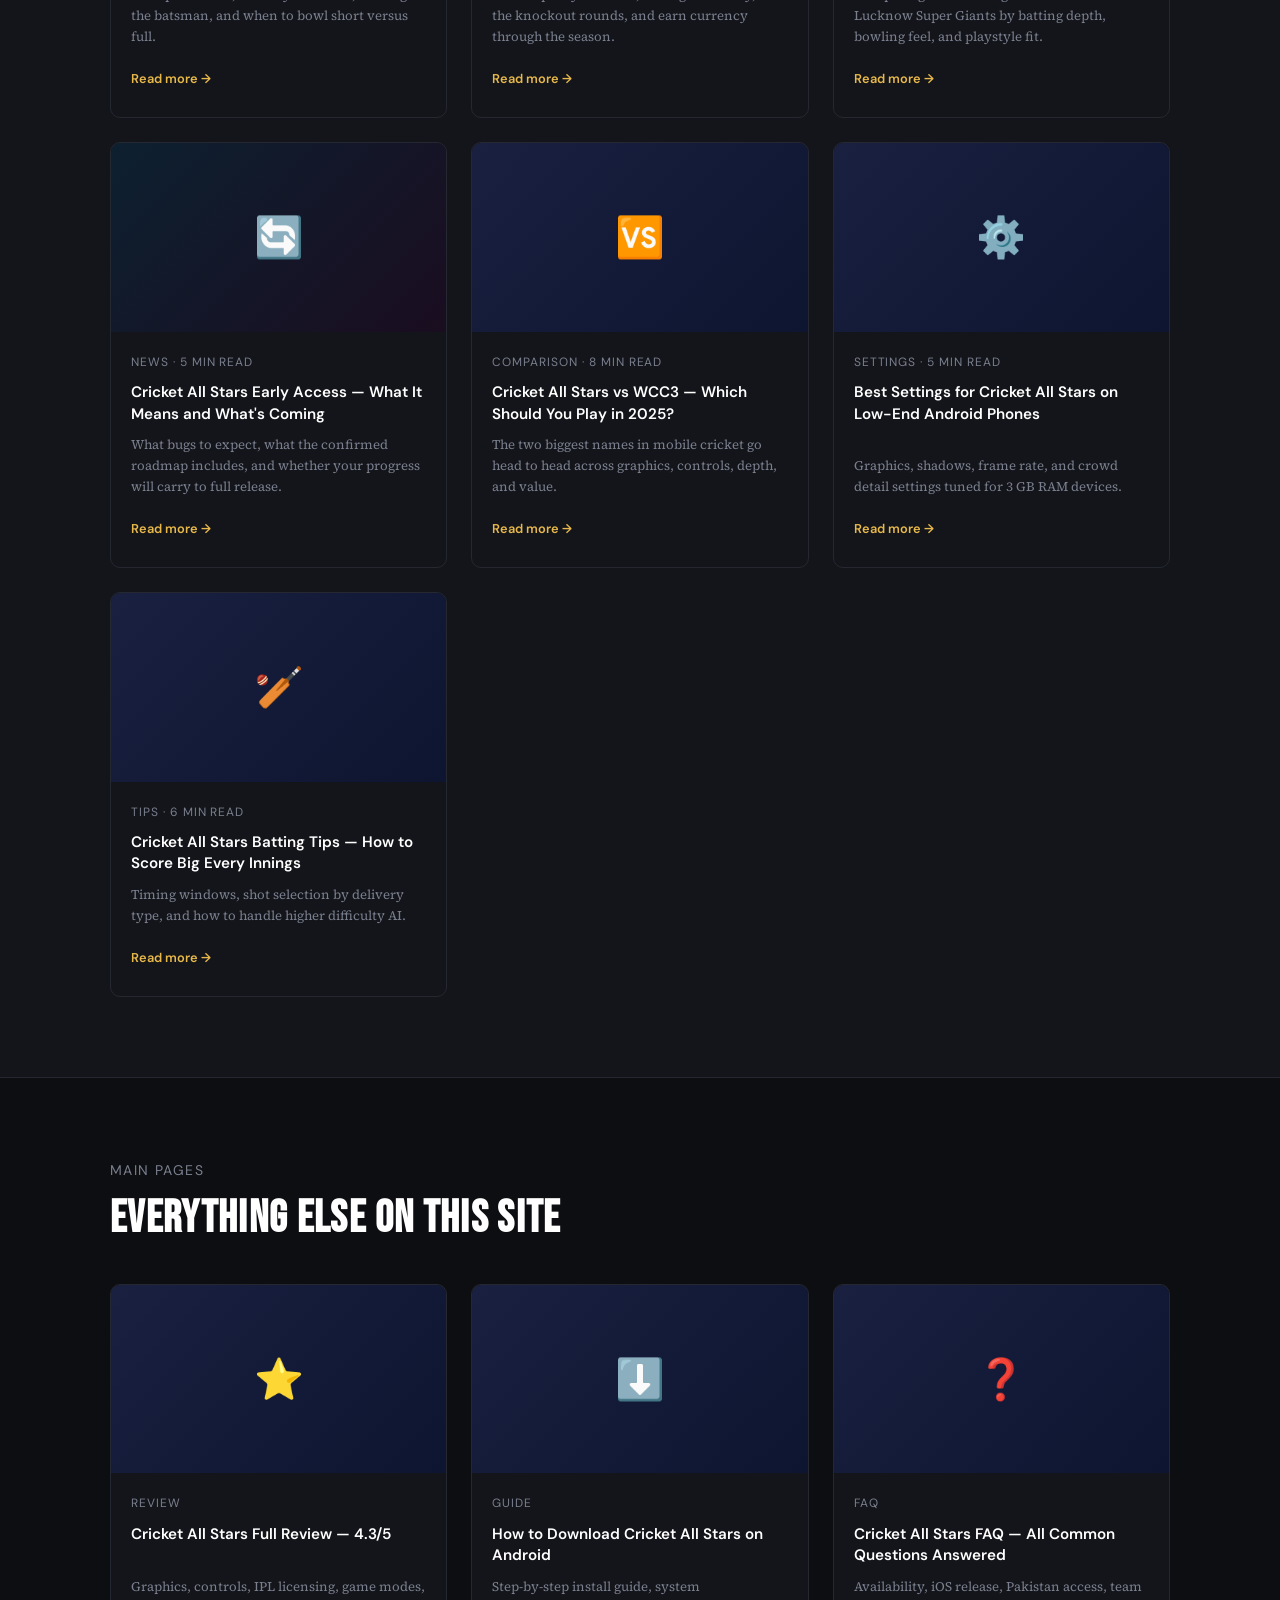
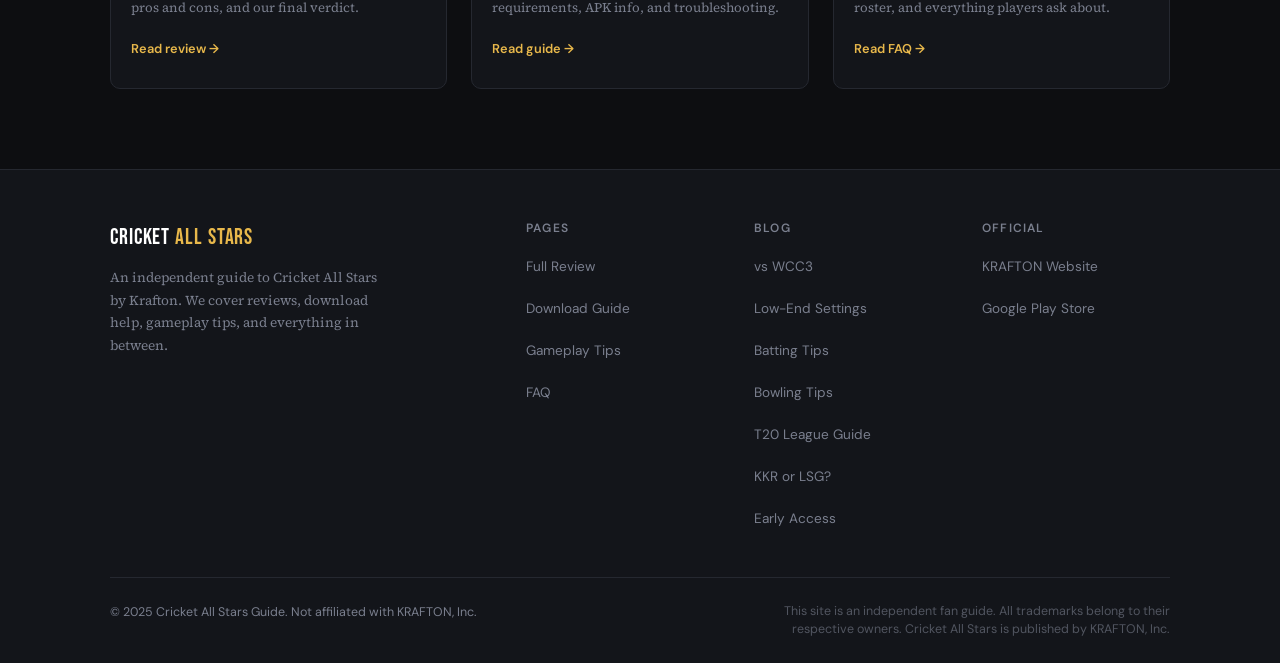
==== commit 40d44418: "initial+1" ====
--- a/blog.html
+++ b/blog.html
@@ -2,7 +2,7 @@
 <html lang="en">
 <head>
   <meta charset="UTF-8">
-  <meta name="viewport" content="width=device-width, initial-scale=1.0">
+  <meta name="viewport" content="width=device-width, initial-scale=1.0, viewport-fit=cover">
   <title>Cricket All Stars Blog — Guides, Tips, and Comparisons</title>
   <meta name="description" content="The Cricket All Stars blog covers batting tips, bowling strategy, settings guides, team comparisons, and everything you need to get more out of Krafton's cricket game on Android.">
   <link rel="canonical" href="https://yourusername.github.io/cricket-all-stars/blog.html">
@@ -244,7 +244,7 @@
       <div class="footer-col">
         <h4>Official</h4>
         <ul>
-          <li><a href="https://www.krafton.com" target="_blank" rel="noopener">KRAFTON Website</a></li>
+          <li><a href="https://krafton.com" target="_blank" rel="noopener">KRAFTON Website</a></li>
           <li><a href="https://play.google.com/store/apps/details?id=com.krafton.cricketallstars" target="_blank" rel="noopener noreferrer">Google Play Store</a></li>
         </ul>
       </div>
--- a/assets/css/style.css
+++ b/assets/css/style.css
@@ -2,6 +2,11 @@
    Cricket All Stars — Site Stylesheet
    Aesthetic: Editorial Sports Magazine
    Dark base, gold accents, sharp type
+   APPROACH: Mobile-first
+   Base = mobile (< 640px)
+   sm   = min-width: 640px
+   md   = min-width: 900px
+   lg   = min-width: 1100px
    ========================================= */
 
 @import url('https://fonts.googleapis.com/css2?family=Bebas+Neue&family=Source+Serif+4:ital,wght@0,300;0,400;0,600;0,700;1,400&family=DM+Sans:wght@400;500;600&display=swap');
@@ -26,26 +31,42 @@
   --transition: 0.2s ease;
 }
 
+/* ---- RESET ---- */
 *, *::before, *::after { box-sizing: border-box; margin: 0; padding: 0; }
-
-html { scroll-behavior: smooth; font-size: 16px; }
-
+html {
+  scroll-behavior: smooth;
+  font-size: 16px;
+  -webkit-text-size-adjust: 100%;
+  overflow-x: hidden;
+}
 body {
   background: var(--bg);
   color: var(--text);
   font-family: var(--font-body);
-  font-size: 1.0625rem;
+  font-size: 1rem;
   line-height: 1.75;
   -webkit-font-smoothing: antialiased;
-}
-
+  overflow-x: hidden;
+  min-width: 0;
+}
 a { color: var(--gold); text-decoration: none; transition: color var(--transition); }
 a:hover { color: var(--white); }
-
 img { max-width: 100%; display: block; }
 
 /* ---- UTILITY ---- */
-.container { max-width: var(--max); margin: 0 auto; padding: 0 1.25rem; }
+.container {
+  width: 100%;
+  max-width: var(--max);
+  margin: 0 auto;
+  padding: 0 1rem;
+}
+@media (min-width: 640px) {
+  .container { padding: 0 1.5rem; }
+}
+@media (min-width: 900px) {
+  .container { padding: 0 1.25rem; }
+}
+
 .tag {
   display: inline-block;
   font-family: var(--font-ui);
@@ -62,9 +83,16 @@
 .tag.red   { background: var(--red); }
 .tag.muted { background: var(--bg3); color: var(--muted); }
 
-.section { padding: 5rem 0; }
-.section-sm { padding: 3rem 0; }
-.divider { border: none; border-top: 1px solid var(--border); margin: 3rem 0; }
+/* Mobile: tighter section padding */
+.section     { padding: 3rem 0; }
+.section-sm  { padding: 2rem 0; }
+.divider     { border: none; border-top: 1px solid var(--border); margin: 2rem 0; }
+
+@media (min-width: 900px) {
+  .section    { padding: 5rem 0; }
+  .section-sm { padding: 3rem 0; }
+  .divider    { margin: 3rem 0; }
+}
 
 /* ---- NAV ---- */
 .site-nav {
@@ -73,28 +101,48 @@
   z-index: 100;
   background: rgba(13,14,17,0.97);
   backdrop-filter: blur(8px);
+  -webkit-backdrop-filter: blur(8px);
   border-bottom: 1px solid var(--border);
 }
 .nav-inner {
   display: flex;
   align-items: center;
   justify-content: space-between;
-  height: 60px;
+  height: 56px;
   max-width: var(--max);
   margin: 0 auto;
-  padding: 0 1.25rem;
-}
+  padding: 0 1rem;
+  position: relative;
+}
+@media (min-width: 640px) {
+  .nav-inner { padding: 0 1.5rem; }
+}
+@media (min-width: 900px) {
+  .nav-inner { height: 60px; padding: 0 1.25rem; }
+}
+
 .nav-logo {
   font-family: var(--font-display);
-  font-size: 1.4rem;
+  font-size: 1.25rem;
   color: var(--white);
   letter-spacing: 0.04em;
+  flex-shrink: 0;
+}
+@media (min-width: 640px) {
+  .nav-logo { font-size: 1.4rem; }
 }
 .nav-logo span { color: var(--gold); }
+
+/* Desktop nav links — hidden on mobile, shown at md */
 .nav-links {
-  display: flex;
-  gap: 2rem;
+  display: none;
   list-style: none;
+}
+@media (min-width: 900px) {
+  .nav-links {
+    display: flex;
+    gap: 2rem;
+  }
 }
 .nav-links a {
   font-family: var(--font-ui);
@@ -105,7 +153,10 @@
 }
 .nav-links a:hover,
 .nav-links a.active { color: var(--gold); }
-.nav-cta {
+
+/* Desktop CTA button — hidden on mobile */
+.site-nav .nav-cta {
+  display: none;
   font-family: var(--font-ui);
   font-size: 0.85rem;
   font-weight: 600;
@@ -115,16 +166,30 @@
   border-radius: var(--radius);
   transition: background var(--transition), transform var(--transition);
 }
-.nav-cta:hover { background: var(--white); transform: translateY(-1px); }
-
+@media (min-width: 900px) {
+  .site-nav .nav-cta { display: inline-flex; align-items: center; }
+}
+.site-nav .nav-cta:hover { background: var(--white); transform: translateY(-1px); }
+
+/* Hamburger — visible on mobile, hidden at md */
 .nav-toggle {
-  display: none;
+  display: flex;
   background: none;
   border: none;
   cursor: pointer;
   flex-direction: column;
   gap: 5px;
-  padding: 4px;
+  padding: 8px;
+  min-width: 44px;
+  min-height: 44px;
+  align-items: center;
+  justify-content: center;
+  border-radius: var(--radius);
+  transition: background var(--transition);
+}
+.nav-toggle:hover { background: var(--bg3); }
+@media (min-width: 900px) {
+  .nav-toggle { display: none; }
 }
 .nav-toggle span {
   display: block;
@@ -135,13 +200,71 @@
   transition: all 0.3s;
 }
 
+/* Mobile nav drawer */
+.nav-links.open {
+  display: flex;
+  flex-direction: column;
+  position: absolute;
+  top: 56px;
+  left: 0;
+  right: 0;
+  background: var(--bg2);
+  border-bottom: 1px solid var(--border);
+  padding: 1.25rem 1rem;
+  gap: 0;
+  z-index: 99;
+}
+.nav-links.open li { border-bottom: 1px solid var(--border); }
+.nav-links.open li:last-child { border-bottom: none; }
+.nav-links.open a {
+  display: block;
+  padding: 0.85rem 0;
+  font-size: 1rem;
+}
+/* Mobile: Close nav when clicking outside handled by JS */
+@media (min-width: 900px) {
+  .nav-links.open { display: none; }
+}
+
+/* ---- BUTTONS ---- */
+.btn {
+  display: inline-flex;
+  align-items: center;
+  justify-content: center;
+  gap: 0.5rem;
+  font-family: var(--font-ui);
+  font-size: 0.9rem;
+  font-weight: 600;
+  padding: 13px 22px;
+  border-radius: var(--radius);
+  transition: all var(--transition);
+  cursor: pointer;
+  border: none;
+  min-height: 44px;
+  white-space: nowrap;
+}
+.btn-primary {
+  background: var(--gold);
+  color: var(--bg);
+}
+.btn-primary:hover { background: var(--white); color: var(--bg); transform: translateY(-2px); }
+.btn-outline {
+  background: transparent;
+  color: var(--text);
+  border: 1px solid var(--border);
+}
+.btn-outline:hover { border-color: var(--gold); color: var(--gold); }
+
 /* ---- HERO ---- */
 .hero {
   position: relative;
   background: var(--bg);
   overflow: hidden;
-  padding: 5rem 0 4rem;
+  padding: 3rem 0 2.5rem;
   border-bottom: 1px solid var(--border);
+}
+@media (min-width: 900px) {
+  .hero { padding: 5rem 0 4rem; }
 }
 .hero::before {
   content: '';
@@ -150,68 +273,80 @@
   background: radial-gradient(ellipse 70% 60% at 60% 40%, rgba(232,184,75,0.07) 0%, transparent 70%);
   pointer-events: none;
 }
+
+/* Mobile: single column */
 .hero-grid {
   display: grid;
-  grid-template-columns: 1fr 1fr;
-  gap: 3rem;
-  align-items: center;
-}
+  grid-template-columns: 1fr;
+  gap: 2rem;
+  align-items: center;
+}
+@media (min-width: 900px) {
+  .hero-grid {
+    grid-template-columns: 1fr 1fr;
+    gap: 3rem;
+  }
+}
+
 .hero-eyebrow {
   font-family: var(--font-ui);
-  font-size: 0.75rem;
+  font-size: 0.7rem;
   font-weight: 600;
   letter-spacing: 0.15em;
   text-transform: uppercase;
   color: var(--gold);
-  margin-bottom: 1rem;
-}
+  margin-bottom: 0.75rem;
+}
+@media (min-width: 640px) {
+  .hero-eyebrow { font-size: 0.75rem; }
+}
+
 .hero h1 {
   font-family: var(--font-display);
-  font-size: clamp(2.8rem, 6vw, 5rem);
+  font-size: clamp(2.4rem, 8vw, 5rem);
   line-height: 0.95;
   letter-spacing: 0.02em;
   color: var(--white);
-  margin-bottom: 1.25rem;
+  margin-bottom: 1rem;
+}
+@media (min-width: 640px) {
+  .hero h1 { margin-bottom: 1.25rem; }
 }
 .hero h1 em {
   font-style: normal;
   color: var(--gold);
 }
 .hero-desc {
-  font-size: 1.05rem;
-  color: var(--muted);
-  max-width: 460px;
-  margin-bottom: 2rem;
+  font-size: 0.95rem;
+  color: var(--muted);
+  max-width: 100%;
+  margin-bottom: 1.75rem;
   line-height: 1.7;
 }
-.hero-actions { display: flex; gap: 1rem; flex-wrap: wrap; }
-.btn {
-  display: inline-flex;
-  align-items: center;
-  gap: 0.5rem;
-  font-family: var(--font-ui);
-  font-size: 0.9rem;
-  font-weight: 600;
-  padding: 12px 24px;
-  border-radius: var(--radius);
-  transition: all var(--transition);
-  cursor: pointer;
-  border: none;
-}
-.btn-primary {
-  background: var(--gold);
-  color: var(--bg);
-}
-.btn-primary:hover { background: var(--white); color: var(--bg); transform: translateY(-2px); }
-.btn-outline {
-  background: transparent;
-  color: var(--text);
-  border: 1px solid var(--border);
-}
-.btn-outline:hover { border-color: var(--gold); color: var(--gold); }
-
-.hero-visual {
-  position: relative;
+@media (min-width: 640px) {
+  .hero-desc { font-size: 1.05rem; }
+}
+@media (min-width: 900px) {
+  .hero-desc { max-width: 460px; }
+}
+
+.hero-actions {
+  display: flex;
+  gap: 0.75rem;
+  flex-wrap: wrap;
+}
+.hero-actions .btn { flex: 1 1 140px; }
+@media (min-width: 640px) {
+  .hero-actions .btn { flex: none; }
+}
+
+/* Hero visual card — hidden on mobile, shown at md */
+.hero-visual { display: none; }
+@media (min-width: 900px) {
+  .hero-visual {
+    display: block;
+    position: relative;
+  }
 }
 .hero-card {
   background: var(--bg3);
@@ -247,30 +382,39 @@
 }
 .rating-stars { color: var(--gold); font-size: 0.9rem; }
 
-/* stat strip */
+/* ---- STAT STRIP ---- */
 .stat-strip {
   background: var(--bg2);
   border-top: 1px solid var(--border);
   border-bottom: 1px solid var(--border);
-  padding: 1.5rem 0;
-}
+  padding: 1.25rem 0;
+}
+@media (min-width: 900px) {
+  .stat-strip { padding: 1.5rem 0; }
+}
+/* Mobile: 2-col grid */
 .stat-grid {
   display: grid;
-  grid-template-columns: repeat(4, 1fr);
-  gap: 1rem;
+  grid-template-columns: repeat(2, 1fr);
+  gap: 0.75rem;
   text-align: center;
 }
-.stat-item {}
+@media (min-width: 640px) {
+  .stat-grid { grid-template-columns: repeat(4, 1fr); gap: 1rem; }
+}
 .stat-number {
   font-family: var(--font-display);
-  font-size: 2rem;
+  font-size: 1.75rem;
   color: var(--gold);
   letter-spacing: 0.03em;
   line-height: 1;
 }
+@media (min-width: 640px) {
+  .stat-number { font-size: 2rem; }
+}
 .stat-label {
   font-family: var(--font-ui);
-  font-size: 0.75rem;
+  font-size: 0.7rem;
   color: var(--muted);
   text-transform: uppercase;
   letter-spacing: 0.1em;
@@ -280,7 +424,7 @@
 /* ---- SECTION HEADINGS ---- */
 .section-heading {
   font-family: var(--font-display);
-  font-size: clamp(1.8rem, 4vw, 2.8rem);
+  font-size: clamp(1.6rem, 5vw, 2.8rem);
   color: var(--white);
   letter-spacing: 0.03em;
   line-height: 1.1;
@@ -288,208 +432,270 @@
 }
 .section-sub {
   font-family: var(--font-ui);
-  font-size: 0.875rem;
+  font-size: 0.8rem;
   color: var(--muted);
   text-transform: uppercase;
   letter-spacing: 0.1em;
-  margin-bottom: 0.75rem;
+  margin-bottom: 0.5rem;
+}
+@media (min-width: 640px) {
+  .section-sub { font-size: 0.875rem; margin-bottom: 0.75rem; }
 }
 
 /* ---- FEATURES GRID ---- */
+/* Mobile: 1-col */
 .features-grid {
   display: grid;
-  grid-template-columns: repeat(3, 1fr);
-  gap: 1.5rem;
-  margin-top: 2.5rem;
+  grid-template-columns: 1fr;
+  gap: 1rem;
+  margin-top: 2rem;
+}
+@media (min-width: 640px) {
+  .features-grid { grid-template-columns: repeat(2, 1fr); gap: 1.25rem; }
+}
+@media (min-width: 900px) {
+  .features-grid { grid-template-columns: repeat(3, 1fr); gap: 1.5rem; margin-top: 2.5rem; }
 }
 .feature-card {
   background: var(--bg2);
   border: 1px solid var(--border);
   border-radius: 10px;
-  padding: 1.75rem;
+  padding: 1.25rem;
   transition: border-color var(--transition), transform var(--transition);
+}
+@media (min-width: 900px) {
+  .feature-card { padding: 1.75rem; }
 }
 .feature-card:hover {
   border-color: var(--gold-dim);
   transform: translateY(-3px);
 }
-.feature-icon {
-  font-size: 2rem;
-  margin-bottom: 1rem;
+.feature-icon { font-size: 1.75rem; margin-bottom: 0.75rem; }
+@media (min-width: 900px) {
+  .feature-icon { font-size: 2rem; margin-bottom: 1rem; }
 }
 .feature-card h3 {
   font-family: var(--font-ui);
-  font-size: 1rem;
+  font-size: 0.95rem;
   font-weight: 600;
   color: var(--white);
-  margin-bottom: 0.5rem;
+  margin-bottom: 0.4rem;
 }
 .feature-card p {
-  font-size: 0.9rem;
+  font-size: 0.875rem;
   color: var(--muted);
   line-height: 1.65;
 }
 
 /* ---- GAME MODES ---- */
-.modes-list { display: flex; flex-direction: column; gap: 1rem; margin-top: 2rem; }
+.modes-list { display: flex; flex-direction: column; gap: 0.75rem; margin-top: 1.5rem; }
+@media (min-width: 900px) {
+  .modes-list { gap: 1rem; margin-top: 2rem; }
+}
 .mode-item {
   display: flex;
   align-items: flex-start;
-  gap: 1.25rem;
+  gap: 1rem;
   background: var(--bg2);
   border: 1px solid var(--border);
   border-radius: 8px;
-  padding: 1.25rem 1.5rem;
+  padding: 1rem 1.25rem;
   transition: border-color var(--transition);
+}
+@media (min-width: 900px) {
+  .mode-item { gap: 1.25rem; padding: 1.25rem 1.5rem; }
 }
 .mode-item:hover { border-color: var(--gold-dim); }
 .mode-num {
   font-family: var(--font-display);
-  font-size: 1.8rem;
+  font-size: 1.6rem;
   color: var(--gold);
   line-height: 1;
-  min-width: 2rem;
+  min-width: 1.75rem;
+}
+@media (min-width: 640px) {
+  .mode-num { font-size: 1.8rem; min-width: 2rem; }
 }
 .mode-item h3 {
   font-family: var(--font-ui);
   font-weight: 600;
-  font-size: 0.95rem;
+  font-size: 0.9rem;
   color: var(--white);
-  margin-bottom: 0.25rem;
-}
-.mode-item p {
-  font-size: 0.875rem;
-  color: var(--muted);
-  line-height: 1.6;
-}
+  margin-bottom: 0.2rem;
+}
+.mode-item p { font-size: 0.85rem; color: var(--muted); line-height: 1.6; }
 
 /* ---- TEAMS ---- */
+/* Mobile: 1-col */
 .teams-grid {
   display: grid;
-  grid-template-columns: repeat(2, 1fr);
-  gap: 1.25rem;
-  margin-top: 2rem;
+  grid-template-columns: 1fr;
+  gap: 1rem;
+  margin-top: 1.5rem;
+}
+@media (min-width: 640px) {
+  .teams-grid { grid-template-columns: repeat(2, 1fr); gap: 1.25rem; margin-top: 2rem; }
 }
 .team-card {
   background: var(--bg2);
   border: 1px solid var(--border);
   border-radius: 10px;
-  padding: 1.75rem;
-  display: flex;
-  gap: 1.25rem;
-  align-items: center;
+  padding: 1.25rem;
+  display: flex;
+  gap: 1rem;
+  align-items: center;
+}
+@media (min-width: 900px) {
+  .team-card { padding: 1.75rem; gap: 1.25rem; }
 }
 .team-badge {
-  width: 56px;
-  height: 56px;
+  width: 48px;
+  height: 48px;
   border-radius: 50%;
   display: flex;
   align-items: center;
   justify-content: center;
-  font-size: 1.5rem;
+  font-size: 1.35rem;
   flex-shrink: 0;
+}
+@media (min-width: 900px) {
+  .team-badge { width: 56px; height: 56px; font-size: 1.5rem; }
 }
 .team-badge.kkr { background: rgba(100,50,200,0.2); border: 2px solid rgba(100,50,200,0.4); }
 .team-badge.lsg { background: rgba(0,180,100,0.2); border: 2px solid rgba(0,180,100,0.4); }
-.team-card h3 {
-  font-family: var(--font-ui);
-  font-weight: 600;
-  color: var(--white);
-  margin-bottom: 0.2rem;
-}
-.team-card p { font-size: 0.85rem; color: var(--muted); }
+.team-card h3 { font-family: var(--font-ui); font-weight: 600; color: var(--white); margin-bottom: 0.2rem; font-size: 0.95rem; }
+.team-card p { font-size: 0.82rem; color: var(--muted); }
 
 /* ---- DOWNLOAD STEPS ---- */
-.steps { display: flex; flex-direction: column; gap: 1.25rem; margin-top: 2rem; }
+.steps { display: flex; flex-direction: column; gap: 1rem; margin-top: 1.5rem; }
+@media (min-width: 900px) {
+  .steps { gap: 1.25rem; margin-top: 2rem; }
+}
 .step {
   display: flex;
-  gap: 1.25rem;
+  gap: 1rem;
   align-items: flex-start;
   background: var(--bg2);
   border: 1px solid var(--border);
   border-radius: 8px;
-  padding: 1.25rem 1.5rem;
+  padding: 1rem 1.25rem;
+}
+@media (min-width: 900px) {
+  .step { gap: 1.25rem; padding: 1.25rem 1.5rem; }
 }
 .step-num {
-  width: 36px;
-  height: 36px;
+  width: 34px;
+  height: 34px;
   border-radius: 50%;
   background: var(--gold);
   color: var(--bg);
   font-family: var(--font-display);
-  font-size: 1.1rem;
+  font-size: 1rem;
   display: flex;
   align-items: center;
   justify-content: center;
   flex-shrink: 0;
 }
-.step h3 {
-  font-family: var(--font-ui);
-  font-weight: 600;
-  font-size: 0.95rem;
-  color: var(--white);
-  margin-bottom: 0.2rem;
-}
-.step p { font-size: 0.875rem; color: var(--muted); line-height: 1.6; }
-
-/* ---- REQUIREMENTS TABLE ---- */
+@media (min-width: 640px) {
+  .step-num { width: 36px; height: 36px; font-size: 1.1rem; }
+}
+.step h3 { font-family: var(--font-ui); font-weight: 600; font-size: 0.9rem; color: var(--white); margin-bottom: 0.2rem; }
+.step p { font-size: 0.85rem; color: var(--muted); line-height: 1.6; }
+
+/* ---- REQUIREMENTS TABLE — scrollable on mobile ---- */
+.req-table-wrap {
+  overflow-x: auto;
+  -webkit-overflow-scrolling: touch;
+  margin-top: 1.5rem;
+  border-radius: var(--radius);
+}
 .req-table {
   width: 100%;
+  min-width: 480px;
   border-collapse: collapse;
-  margin-top: 1.5rem;
-  font-family: var(--font-ui);
-  font-size: 0.9rem;
+  font-family: var(--font-ui);
+  font-size: 0.85rem;
+}
+/* Sidebar tables are always narrow — no min-width needed */
+.sidebar-box .req-table { min-width: 0; width: 100%; }
+@media (min-width: 640px) {
+  .req-table { font-size: 0.9rem; }
 }
 .req-table th {
   text-align: left;
-  padding: 0.75rem 1rem;
+  padding: 0.65rem 0.85rem;
   background: var(--bg3);
   color: var(--muted);
-  font-size: 0.75rem;
+  font-size: 0.7rem;
   text-transform: uppercase;
   letter-spacing: 0.1em;
   font-weight: 600;
 }
+@media (min-width: 640px) {
+  .req-table th { padding: 0.75rem 1rem; font-size: 0.75rem; }
+}
 .req-table td {
-  padding: 0.85rem 1rem;
+  padding: 0.75rem 0.85rem;
   border-bottom: 1px solid var(--border);
   color: var(--text);
+}
+@media (min-width: 640px) {
+  .req-table td { padding: 0.85rem 1rem; }
 }
 .req-table tr:last-child td { border-bottom: none; }
 .req-table td:first-child { color: var(--muted); }
 .req-table tr:hover td { background: rgba(232,184,75,0.03); }
 
 /* ---- PROS CONS ---- */
+/* Mobile: 1-col */
 .pros-cons {
   display: grid;
-  grid-template-columns: 1fr 1fr;
-  gap: 1.5rem;
-  margin-top: 2rem;
+  grid-template-columns: 1fr;
+  gap: 1rem;
+  margin-top: 1.5rem;
+}
+@media (min-width: 640px) {
+  .pros-cons { grid-template-columns: 1fr 1fr; gap: 1.5rem; margin-top: 2rem; }
 }
 .pros-box, .cons-box {
   background: var(--bg2);
   border: 1px solid var(--border);
   border-radius: 10px;
-  padding: 1.5rem;
+  padding: 1.25rem;
+}
+@media (min-width: 900px) {
+  .pros-box, .cons-box { padding: 1.5rem; }
 }
 .pros-box { border-top: 3px solid var(--green); }
 .cons-box { border-top: 3px solid var(--red); }
-.pros-box h3 { color: var(--green); font-family: var(--font-ui); font-weight: 600; margin-bottom: 1rem; }
-.cons-box h3 { color: var(--red); font-family: var(--font-ui); font-weight: 600; margin-bottom: 1rem; }
-.pros-cons ul { list-style: none; display: flex; flex-direction: column; gap: 0.6rem; }
+.pros-box h3 { color: var(--green); font-family: var(--font-ui); font-weight: 600; margin-bottom: 0.85rem; font-size: 0.95rem; }
+.cons-box h3 { color: var(--red); font-family: var(--font-ui); font-weight: 600; margin-bottom: 0.85rem; font-size: 0.95rem; }
+.pros-cons ul { list-style: none; display: flex; flex-direction: column; gap: 0.55rem; }
 .pros-cons li {
-  font-size: 0.9rem;
+  font-size: 0.875rem;
   color: var(--muted);
   display: flex;
   gap: 0.6rem;
   align-items: flex-start;
+  line-height: 1.55;
 }
 .pros-cons li::before { flex-shrink: 0; margin-top: 0.1rem; }
 .pros-box li::before { content: '✓'; color: var(--green); }
 .cons-box li::before { content: '✗'; color: var(--red); }
 
 /* ---- FAQ ---- */
-.faq-list { display: flex; flex-direction: column; gap: 0; margin-top: 2rem; border: 1px solid var(--border); border-radius: 10px; overflow: hidden; }
+.faq-list {
+  display: flex;
+  flex-direction: column;
+  gap: 0;
+  margin-top: 1.5rem;
+  border: 1px solid var(--border);
+  border-radius: 10px;
+  overflow: hidden;
+}
+@media (min-width: 900px) {
+  .faq-list { margin-top: 2rem; }
+}
 .faq-item { border-bottom: 1px solid var(--border); }
 .faq-item:last-child { border-bottom: none; }
 .faq-question {
@@ -498,16 +704,21 @@
   border: none;
   color: var(--white);
   font-family: var(--font-ui);
-  font-size: 0.95rem;
+  font-size: 0.9rem;
   font-weight: 600;
   text-align: left;
-  padding: 1.25rem 1.5rem;
+  padding: 1rem 1.25rem;
   cursor: pointer;
   display: flex;
   justify-content: space-between;
   align-items: center;
-  gap: 1rem;
+  gap: 0.75rem;
   transition: background var(--transition);
+  min-height: 56px;
+  line-height: 1.4;
+}
+@media (min-width: 640px) {
+  .faq-question { font-size: 0.95rem; padding: 1.25rem 1.5rem; }
 }
 .faq-question:hover { background: var(--bg3); }
 .faq-icon {
@@ -518,21 +729,31 @@
 }
 .faq-answer {
   display: none;
-  padding: 0 1.5rem 1.25rem;
-  font-size: 0.9rem;
-  color: var(--muted);
-  line-height: 1.7;
+  padding: 0 1.25rem 1rem;
+  font-size: 0.875rem;
+  color: var(--muted);
+  line-height: 1.75;
+}
+@media (min-width: 640px) {
+  .faq-answer { padding: 0 1.5rem 1.25rem; font-size: 0.9rem; }
 }
 .faq-item.open .faq-answer { display: block; }
 .faq-item.open .faq-icon { transform: rotate(45deg); }
 .faq-item.open .faq-question { background: var(--bg3); }
 
 /* ---- BLOG CARDS ---- */
+/* Mobile: 1-col */
 .blog-grid {
   display: grid;
-  grid-template-columns: repeat(3, 1fr);
-  gap: 1.5rem;
-  margin-top: 2.5rem;
+  grid-template-columns: 1fr;
+  gap: 1rem;
+  margin-top: 2rem;
+}
+@media (min-width: 640px) {
+  .blog-grid { grid-template-columns: repeat(2, 1fr); gap: 1.25rem; margin-top: 2.25rem; }
+}
+@media (min-width: 900px) {
+  .blog-grid { grid-template-columns: repeat(3, 1fr); gap: 1.5rem; margin-top: 2.5rem; }
 }
 .blog-card {
   background: var(--bg2);
@@ -550,27 +771,39 @@
   display: flex;
   align-items: center;
   justify-content: center;
-  font-size: 2.5rem;
-}
-.blog-body { padding: 1.25rem; flex: 1; display: flex; flex-direction: column; }
+  font-size: 2rem;
+}
+@media (min-width: 640px) {
+  .blog-thumb { font-size: 2.5rem; }
+}
+.blog-body { padding: 1rem; flex: 1; display: flex; flex-direction: column; }
+@media (min-width: 640px) {
+  .blog-body { padding: 1.25rem; }
+}
 .blog-meta {
   font-family: var(--font-ui);
-  font-size: 0.75rem;
-  color: var(--muted);
-  margin-bottom: 0.6rem;
+  font-size: 0.7rem;
+  color: var(--muted);
+  margin-bottom: 0.5rem;
   text-transform: uppercase;
   letter-spacing: 0.08em;
 }
+@media (min-width: 640px) {
+  .blog-meta { font-size: 0.75rem; margin-bottom: 0.6rem; }
+}
 .blog-card h3 {
   font-family: var(--font-ui);
   font-weight: 600;
-  font-size: 0.95rem;
+  font-size: 0.9rem;
   color: var(--white);
   line-height: 1.4;
-  margin-bottom: 0.6rem;
+  margin-bottom: 0.5rem;
   flex: 1;
 }
-.blog-card p { font-size: 0.85rem; color: var(--muted); line-height: 1.6; margin-bottom: 1rem; }
+@media (min-width: 640px) {
+  .blog-card h3 { font-size: 0.95rem; margin-bottom: 0.6rem; }
+}
+.blog-card p { font-size: 0.82rem; color: var(--muted); line-height: 1.6; margin-bottom: 0.85rem; }
 .blog-link {
   font-family: var(--font-ui);
   font-size: 0.8rem;
@@ -579,6 +812,8 @@
   display: inline-flex;
   align-items: center;
   gap: 4px;
+  padding: 4px 0;
+  min-height: 36px;
 }
 .blog-link:hover { color: var(--white); }
 
@@ -588,98 +823,155 @@
   border: 1px solid var(--border);
   border-left: 4px solid var(--gold);
   border-radius: 0 10px 10px 0;
-  padding: 2rem;
-  margin: 2rem 0;
+  padding: 1.25rem;
+  margin: 1.5rem 0;
+}
+@media (min-width: 900px) {
+  .verdict-box { padding: 2rem; margin: 2rem 0; }
 }
 .verdict-box h3 {
   font-family: var(--font-display);
-  font-size: 1.4rem;
+  font-size: 1.25rem;
   color: var(--gold);
-  margin-bottom: 0.75rem;
-}
-.verdict-box p { color: var(--muted); font-size: 0.95rem; line-height: 1.7; }
+  margin-bottom: 0.6rem;
+}
+@media (min-width: 640px) {
+  .verdict-box h3 { font-size: 1.4rem; margin-bottom: 0.75rem; }
+}
+.verdict-box p { color: var(--muted); font-size: 0.9rem; line-height: 1.7; }
 
 /* ---- SCORE BAR ---- */
-.score-bars { display: flex; flex-direction: column; gap: 0.75rem; margin: 1.5rem 0; }
-.score-row { display: flex; align-items: center; gap: 1rem; font-family: var(--font-ui); font-size: 0.85rem; }
-.score-label { width: 120px; color: var(--muted); flex-shrink: 0; }
+.score-bars { display: flex; flex-direction: column; gap: 0.65rem; margin: 1.25rem 0; }
+@media (min-width: 640px) {
+  .score-bars { gap: 0.75rem; margin: 1.5rem 0; }
+}
+.score-row { display: flex; align-items: center; gap: 0.75rem; font-family: var(--font-ui); font-size: 0.82rem; }
+@media (min-width: 640px) {
+  .score-row { gap: 1rem; font-size: 0.85rem; }
+}
+.score-label { width: 90px; color: var(--muted); flex-shrink: 0; }
+@media (min-width: 640px) {
+  .score-label { width: 120px; }
+}
 .score-track { flex: 1; background: var(--bg3); border-radius: 999px; height: 6px; overflow: hidden; }
 .score-fill { height: 100%; background: var(--gold); border-radius: 999px; }
-.score-val { width: 2.5rem; text-align: right; color: var(--white); font-weight: 600; }
+.score-val { width: 2.25rem; text-align: right; color: var(--white); font-weight: 600; }
 
 /* ---- ARTICLE BODY ---- */
+.article-body {
+  min-width: 0;
+}
 .article-body h2 {
   font-family: var(--font-display);
-  font-size: 1.8rem;
+  font-size: clamp(1.5rem, 4vw, 1.8rem);
   color: var(--white);
-  margin: 2.5rem 0 1rem;
+  margin: 2rem 0 0.85rem;
   letter-spacing: 0.02em;
 }
 .article-body h3 {
   font-family: var(--font-ui);
-  font-size: 1.1rem;
+  font-size: 1rem;
   font-weight: 600;
   color: var(--white);
-  margin: 1.75rem 0 0.75rem;
-}
-.article-body p { color: var(--muted); margin-bottom: 1.25rem; font-size: 0.97rem; line-height: 1.8; }
+  margin: 1.5rem 0 0.65rem;
+}
+@media (min-width: 640px) {
+  .article-body h2 { margin: 2.5rem 0 1rem; }
+  .article-body h3 { font-size: 1.1rem; margin: 1.75rem 0 0.75rem; }
+}
+.article-body p { color: var(--muted); margin-bottom: 1.1rem; font-size: 0.93rem; line-height: 1.8; overflow-wrap: break-word; word-break: break-word; }
+@media (min-width: 640px) {
+  .article-body p { font-size: 0.97rem; margin-bottom: 1.25rem; }
+}
 .article-body ul, .article-body ol {
   color: var(--muted);
-  padding-left: 1.5rem;
-  margin-bottom: 1.25rem;
-  font-size: 0.95rem;
+  padding-left: 1.35rem;
+  margin-bottom: 1.1rem;
+  font-size: 0.9rem;
   line-height: 1.8;
+}
+@media (min-width: 640px) {
+  .article-body ul, .article-body ol { padding-left: 1.5rem; font-size: 0.95rem; margin-bottom: 1.25rem; }
 }
 .article-body li { margin-bottom: 0.4rem; }
 .article-body strong { color: var(--text); font-weight: 600; }
 .article-body a { color: var(--gold); }
 .article-body a:hover { color: var(--white); }
 
+/* Mobile: single column article layout */
 .article-layout {
   display: grid;
-  grid-template-columns: 1fr 300px;
-  gap: 3rem;
+  grid-template-columns: 1fr;
+  gap: 2.5rem;
   align-items: start;
 }
-.article-sidebar { position: sticky; top: 80px; }
+@media (min-width: 900px) {
+  .article-layout {
+    grid-template-columns: 1fr 300px;
+    gap: 3rem;
+  }
+}
+
+.article-sidebar { position: static; }
+@media (min-width: 900px) {
+  .article-sidebar { position: sticky; top: 80px; }
+}
+
 .sidebar-box {
   background: var(--bg2);
   border: 1px solid var(--border);
   border-radius: 10px;
-  padding: 1.5rem;
-  margin-bottom: 1.5rem;
+  padding: 1.25rem;
+  margin-bottom: 1.25rem;
+}
+@media (min-width: 640px) {
+  .sidebar-box { padding: 1.5rem; margin-bottom: 1.5rem; }
 }
 .sidebar-box h4 {
   font-family: var(--font-ui);
-  font-size: 0.75rem;
+  font-size: 0.72rem;
   font-weight: 600;
   text-transform: uppercase;
   letter-spacing: 0.1em;
   color: var(--muted);
-  margin-bottom: 1rem;
-}
-.toc-list { list-style: none; display: flex; flex-direction: column; gap: 0.5rem; }
+  margin-bottom: 0.85rem;
+}
+@media (min-width: 640px) {
+  .sidebar-box h4 { font-size: 0.75rem; margin-bottom: 1rem; }
+}
+.toc-list { list-style: none; display: flex; flex-direction: column; gap: 0.4rem; }
+@media (min-width: 640px) {
+  .toc-list { gap: 0.5rem; }
+}
 .toc-list a {
   font-family: var(--font-ui);
-  font-size: 0.85rem;
+  font-size: 0.82rem;
   color: var(--muted);
   display: block;
-  padding: 4px 0;
+  padding: 4px 0 4px 0.75rem;
   border-left: 2px solid transparent;
-  padding-left: 0.75rem;
   transition: all var(--transition);
+  min-height: 36px;
+  line-height: 1.35;
+}
+@media (min-width: 640px) {
+  .toc-list a { font-size: 0.85rem; }
 }
 .toc-list a:hover { color: var(--gold); border-left-color: var(--gold); }
 
 /* ---- BREADCRUMB ---- */
 .breadcrumb {
   font-family: var(--font-ui);
-  font-size: 0.8rem;
-  color: var(--muted);
-  padding: 1rem 0;
-  display: flex;
-  gap: 0.5rem;
-  align-items: center;
+  font-size: 0.78rem;
+  color: var(--muted);
+  padding: 0.75rem 0;
+  display: flex;
+  gap: 0.4rem;
+  align-items: center;
+  flex-wrap: wrap;
+}
+@media (min-width: 640px) {
+  .breadcrumb { font-size: 0.8rem; padding: 1rem 0; gap: 0.5rem; }
 }
 .breadcrumb a { color: var(--muted); }
 .breadcrumb a:hover { color: var(--gold); }
@@ -689,114 +981,145 @@
 .page-hero {
   background: var(--bg2);
   border-bottom: 1px solid var(--border);
-  padding: 3rem 0 2.5rem;
+  padding: 2rem 0 1.75rem;
+}
+@media (min-width: 640px) {
+  .page-hero { padding: 2.5rem 0 2rem; }
+}
+@media (min-width: 900px) {
+  .page-hero { padding: 3rem 0 2.5rem; }
 }
 .page-hero h1 {
   font-family: var(--font-display);
-  font-size: clamp(2rem, 5vw, 3.5rem);
+  font-size: clamp(1.75rem, 6vw, 3.5rem);
   color: var(--white);
   letter-spacing: 0.02em;
   line-height: 1.05;
-  margin-bottom: 0.75rem;
+  margin-bottom: 0.6rem;
+}
+@media (min-width: 640px) {
+  .page-hero h1 { margin-bottom: 0.75rem; }
 }
 .page-hero p {
-  font-size: 1rem;
-  color: var(--muted);
-  max-width: 600px;
+  font-size: 0.92rem;
+  color: var(--muted);
+  max-width: 100%;
   line-height: 1.65;
+}
+@media (min-width: 640px) {
+  .page-hero p { font-size: 1rem; max-width: 600px; }
 }
 
 /* ---- FOOTER ---- */
 .site-footer {
   background: var(--bg2);
   border-top: 1px solid var(--border);
-  padding: 3rem 0 1.5rem;
-}
+  padding: 2.5rem 0 1.25rem;
+}
+@media (min-width: 900px) {
+  .site-footer { padding: 3rem 0 1.5rem; }
+}
+
+/* Mobile: 2-col footer */
 .footer-grid {
   display: grid;
-  grid-template-columns: 2fr 1fr 1fr 1fr;
-  gap: 2.5rem;
-  margin-bottom: 2.5rem;
+  grid-template-columns: 1fr 1fr;
+  gap: 1.75rem;
+  margin-bottom: 2rem;
+}
+@media (min-width: 640px) {
+  .footer-grid { grid-template-columns: 1fr 1fr 1fr; }
+}
+@media (min-width: 900px) {
+  .footer-grid {
+    grid-template-columns: 2fr 1fr 1fr 1fr;
+    gap: 2.5rem;
+    margin-bottom: 2.5rem;
+  }
+}
+/* Brand spans full width on mobile */
+.footer-brand {
+  grid-column: 1 / -1;
+}
+@media (min-width: 900px) {
+  .footer-brand { grid-column: auto; }
 }
 .footer-brand p {
-  font-size: 0.875rem;
-  color: var(--muted);
-  margin-top: 0.75rem;
-  max-width: 240px;
+  font-size: 0.85rem;
+  color: var(--muted);
+  margin-top: 0.65rem;
+  max-width: 280px;
   line-height: 1.65;
 }
 .footer-col h4 {
   font-family: var(--font-ui);
-  font-size: 0.75rem;
+  font-size: 0.72rem;
   font-weight: 600;
   text-transform: uppercase;
   letter-spacing: 0.1em;
   color: var(--muted);
-  margin-bottom: 0.75rem;
-}
-.footer-col ul { list-style: none; display: flex; flex-direction: column; gap: 0.5rem; }
+  margin-bottom: 0.65rem;
+}
+@media (min-width: 640px) {
+  .footer-col h4 { font-size: 0.75rem; margin-bottom: 0.75rem; }
+}
+.footer-col ul { list-style: none; display: flex; flex-direction: column; gap: 0.4rem; }
+@media (min-width: 640px) {
+  .footer-col ul { gap: 0.5rem; }
+}
 .footer-col li a {
   font-family: var(--font-ui);
-  font-size: 0.875rem;
+  font-size: 0.85rem;
   color: var(--muted);
   transition: color var(--transition);
+  display: inline-block;
+  padding: 2px 0;
+  min-height: 32px;
+  line-height: 1.7;
 }
 .footer-col li a:hover { color: var(--gold); }
+
 .footer-bottom {
   border-top: 1px solid var(--border);
-  padding-top: 1.5rem;
-  display: flex;
-  justify-content: space-between;
-  align-items: center;
+  padding-top: 1.25rem;
+  display: flex;
+  flex-direction: column;
+  gap: 0.5rem;
+  align-items: center;
+  text-align: center;
+}
+@media (min-width: 640px) {
+  .footer-bottom {
+    flex-direction: row;
+    justify-content: space-between;
+    align-items: flex-start;
+    text-align: left;
+  }
+}
+@media (min-width: 900px) {
+  .footer-bottom { padding-top: 1.5rem; }
 }
 .footer-bottom p {
   font-family: var(--font-ui);
-  font-size: 0.8rem;
+  font-size: 0.78rem;
   color: var(--muted);
 }
 .footer-disclaimer {
   font-family: var(--font-ui);
-  font-size: 0.75rem;
+  font-size: 0.72rem;
   color: var(--muted);
   opacity: 0.6;
-  max-width: 500px;
-  text-align: right;
+  max-width: 100%;
   line-height: 1.5;
 }
-
-/* ---- RESPONSIVE ---- */
-@media (max-width: 900px) {
-  .hero-grid { grid-template-columns: 1fr; }
-  .hero-visual { display: none; }
-  .features-grid { grid-template-columns: 1fr 1fr; }
-  .blog-grid { grid-template-columns: 1fr 1fr; }
-  .stat-grid { grid-template-columns: repeat(2, 1fr); }
-  .footer-grid { grid-template-columns: 1fr 1fr; }
-  .article-layout { grid-template-columns: 1fr; }
-  .article-sidebar { position: static; }
-  .teams-grid { grid-template-columns: 1fr; }
-}
-
-@media (max-width: 600px) {
-  .nav-links { display: none; }
-  .nav-links.open {
-    display: flex;
-    flex-direction: column;
-    position: absolute;
-    top: 60px;
-    left: 0;
-    right: 0;
-    background: var(--bg2);
-    border-bottom: 1px solid var(--border);
-    padding: 1rem 1.25rem;
-    gap: 1rem;
-    z-index: 99;
+@media (min-width: 640px) {
+  .footer-disclaimer {
+    max-width: 420px;
+    text-align: right;
   }
-  .nav-toggle { display: flex; }
-  .features-grid { grid-template-columns: 1fr; }
-  .blog-grid { grid-template-columns: 1fr; }
-  .pros-cons { grid-template-columns: 1fr; }
-  .footer-grid { grid-template-columns: 1fr; }
-  .footer-bottom { flex-direction: column; gap: 1rem; text-align: center; }
-  .footer-disclaimer { text-align: center; max-width: 100%; }
-}
+}
+
+/* ---- TOUCH TARGETS — ensure all interactive items meet 44px ---- */
+button, [role="button"], input[type="submit"] {
+  touch-action: manipulation;
+}
